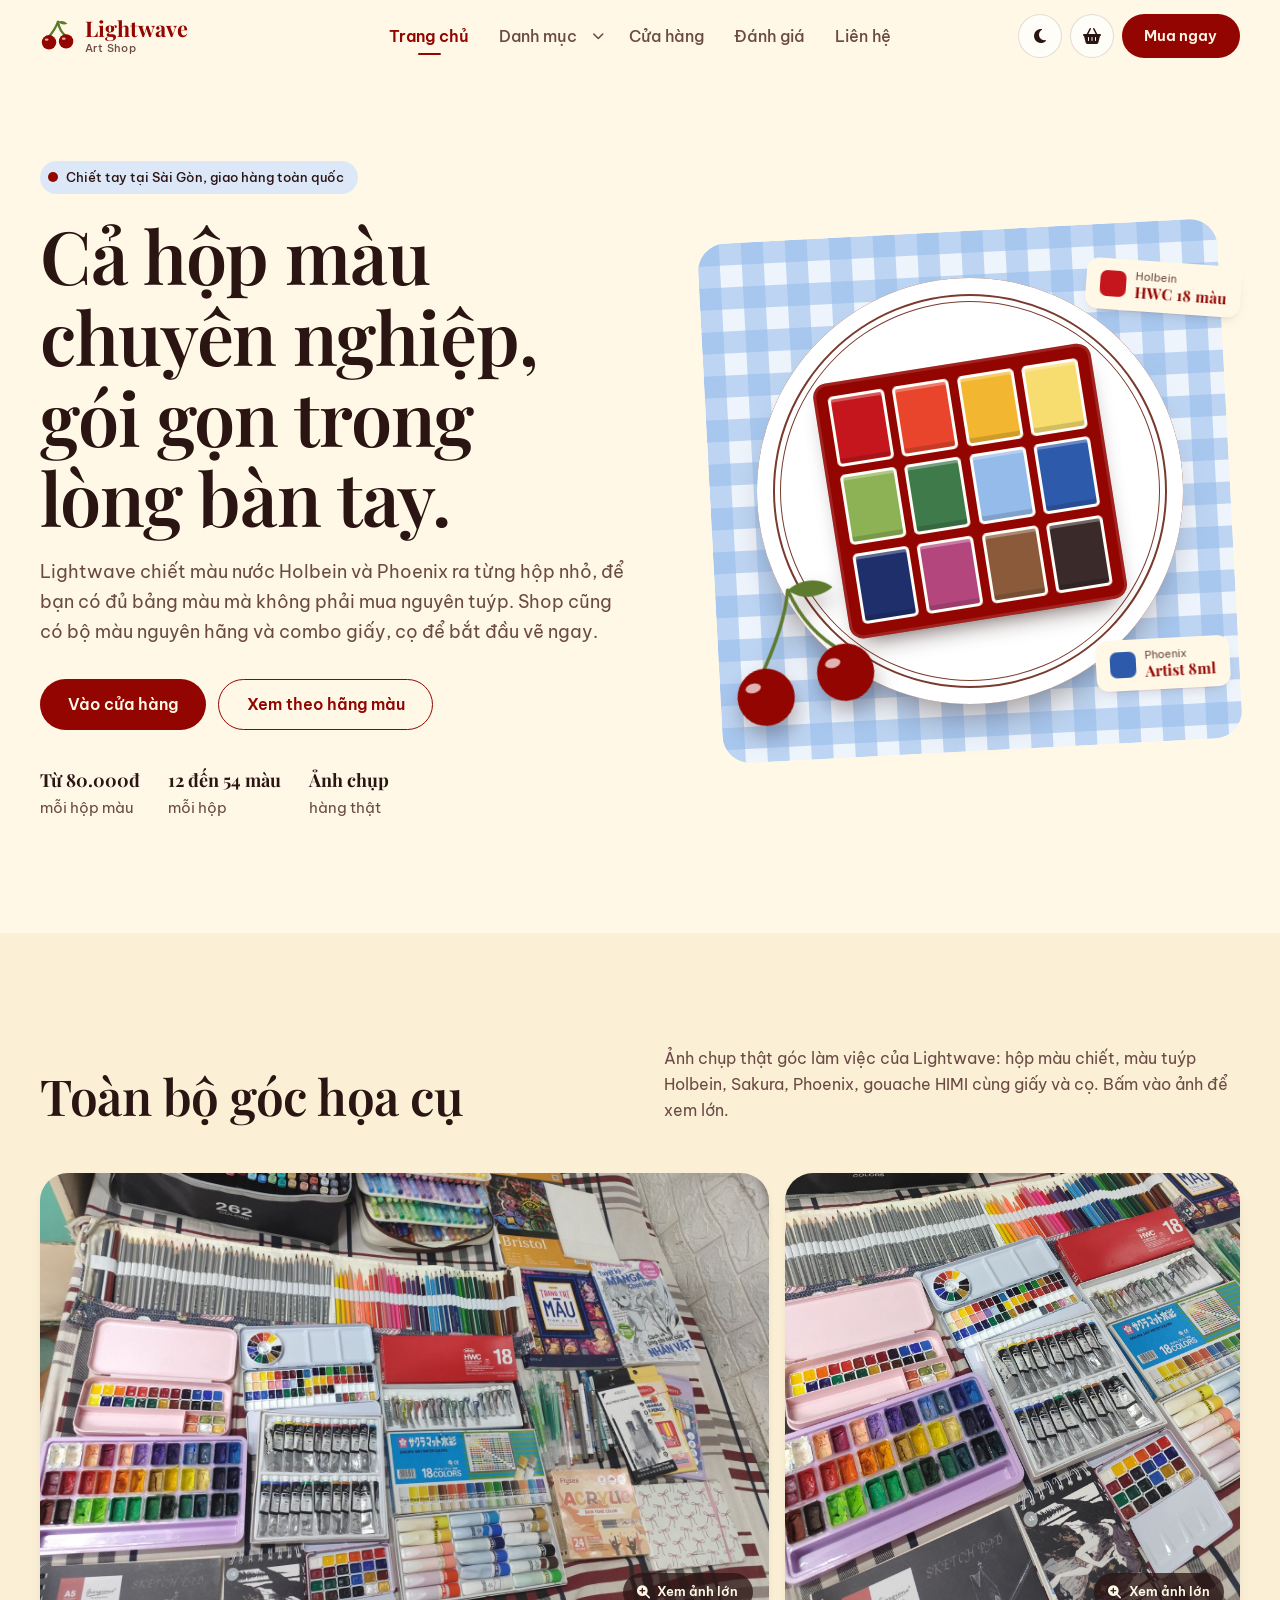
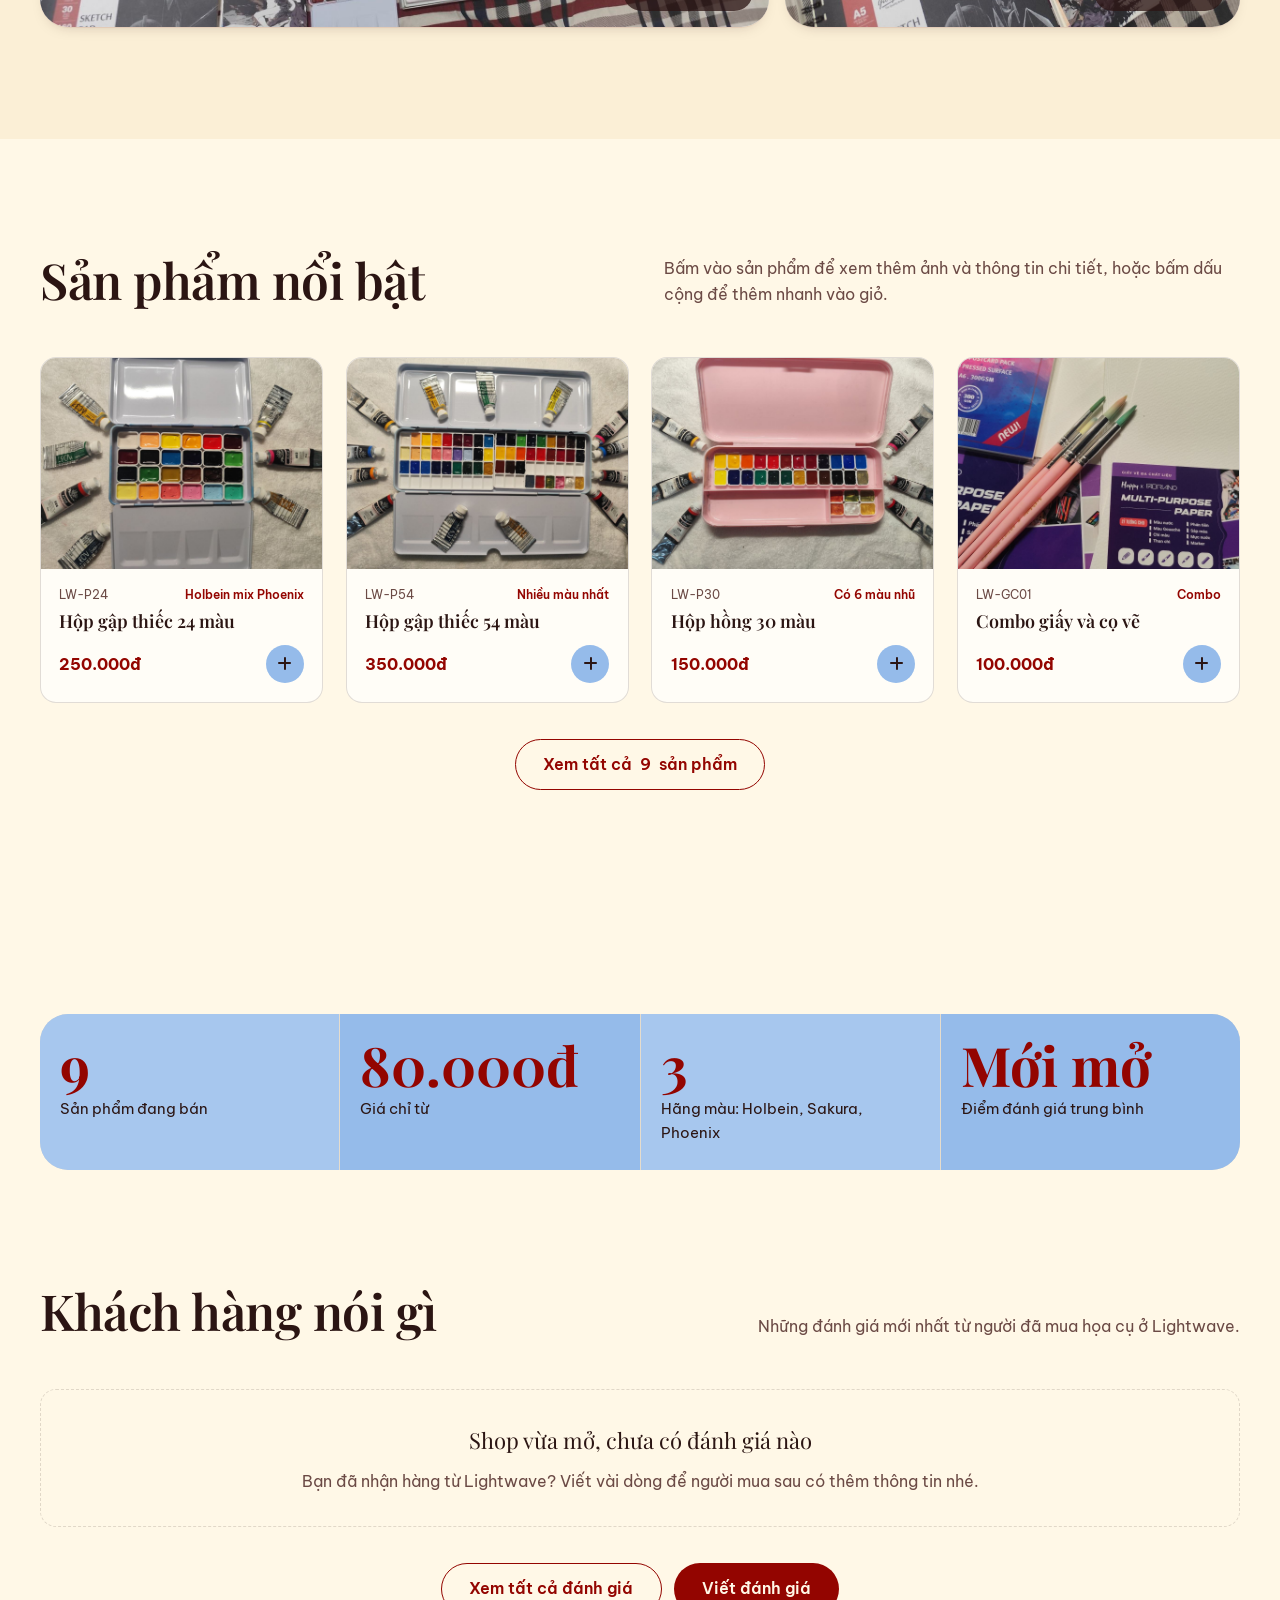
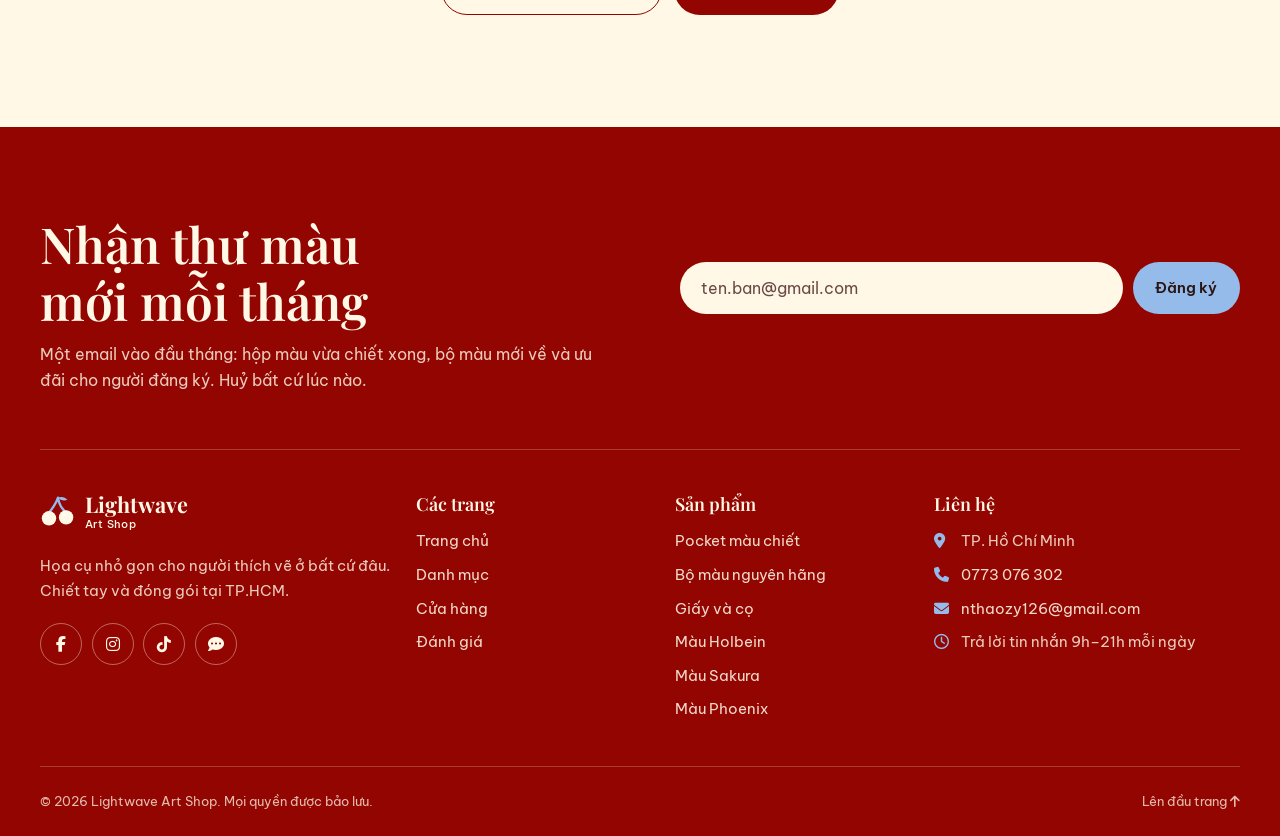
==== index.html @ afe02405 "Đưa website Lightwave Art Shop lên (4 trang, ảnh sản phẩm) Co-Authored-By: Claude Opus 5.5 <noreply@" ====
<!DOCTYPE html>
<html lang="vi" data-theme="light">
<head>
  <meta charset="UTF-8">
  <meta name="viewport" content="width=device-width, initial-scale=1.0">
  <title>Lightwave Art Shop | Pocket màu chiết, bộ màu Holbein, Sakura, Phoenix</title>
  <meta name="description" content="Lightwave Art Shop chiết màu nước Holbein và Phoenix vào hộp nhỏ gọn, bán bộ màu nguyên hãng và combo giấy, cọ. Giao hàng toàn quốc từ TP.HCM.">
  <meta name="theme-color" content="#930500">
  <meta property="og:type" content="website">
  <meta property="og:title" content="Lightwave Art Shop | Pocket màu chiết, bộ màu Holbein, Sakura, Phoenix">
  <meta property="og:description" content="Lightwave Art Shop chiết màu nước Holbein và Phoenix vào hộp nhỏ gọn, bán bộ màu nguyên hãng và combo giấy, cọ. Giao hàng toàn quốc từ TP.HCM.">
  <meta property="og:locale" content="vi_VN">
  <link rel="icon" href="data:image/svg+xml,%3Csvg xmlns='http://www.w3.org/2000/svg' viewBox='0 0 40 40'%3E%3Cpath d='M20 4c-2 6-6 12-11 18M20 4c1 7 4 13 10 17' fill='none' stroke='%235E7A2E' stroke-width='2.6' stroke-linecap='round'/%3E%3Ccircle cx='10' cy='27' r='8' fill='%23930500'/%3E%3Ccircle cx='29' cy='26' r='8' fill='%23930500'/%3E%3C/svg%3E">

  <!-- Google Fonts: Playfair Display (tiêu đề) + Be Vietnam Pro (nội dung), đều hỗ trợ tiếng Việt -->
  <link rel="preconnect" href="https://fonts.googleapis.com">
  <link rel="preconnect" href="https://fonts.gstatic.com" crossorigin>
  <link href="https://fonts.googleapis.com/css2?family=Be+Vietnam+Pro:wght@400;500;600;700&family=Playfair+Display:ital,wght@0,500;0,600;0,700;1,500&display=swap" rel="stylesheet">
  <!-- Font Awesome cho icon -->
  <link rel="stylesheet" href="https://cdnjs.cloudflare.com/ajax/libs/font-awesome/6.5.1/css/all.min.css" referrerpolicy="no-referrer">
  <link rel="stylesheet" href="style.css">
  <!-- Nạp sớm để áp dụng Dark/Light mode trước khi trang hiển thị (tránh nháy màu) -->
  <script src="script.js"></script>
</head>
<body data-page="home">
  <a class="skip-link" href="#main">Bỏ qua, tới nội dung chính</a>

  <!-- ============ HEADER (giống nhau ở mọi trang) ============ -->
  <header class="site-header" id="siteHeader">
    <div class="container header-inner">
      <a class="logo" href="index.html" aria-label="Lightwave Art Shop, về trang chủ">
        <svg class="logo-mark" viewBox="0 0 40 40" aria-hidden="true">
          <path class="stem" d="M20 4c-2 6-6 12-11 18M20 4c1 7 4 13 10 17" />
          <path class="leaf" d="M20 4c4-1.5 8-.5 10.5 2.5-4 1.5-8 .5-10.5-2.5z" />
          <circle class="cherry" cx="10" cy="27" r="8" />
          <circle class="cherry" cx="29" cy="26" r="8" />
          <ellipse class="shine" cx="7.4" cy="24" rx="2.1" ry="1.3" />
          <ellipse class="shine" cx="26.4" cy="23" rx="2.1" ry="1.3" />
        </svg>
        <span class="logo-text">Lightwave<small>Art Shop</small></span>
      </a>

      <nav class="main-nav" id="mainNav" aria-label="Điều hướng chính">
        <ul class="nav-list">
          <li><a class="nav-link" data-page="home" href="index.html">Trang chủ</a></li>
          <li class="has-sub">
            <a class="nav-link" data-page="danh-muc" href="danh-muc.html">Danh mục</a>
            <button class="sub-toggle" type="button" aria-expanded="false" aria-controls="brandMenu" aria-label="Xem danh mục theo hãng màu">
              <i class="fa-solid fa-chevron-down" aria-hidden="true"></i>
            </button>
            <ul class="sub-menu" id="brandMenu">
              <li><a class="sub-link" href="danh-muc.html#holbein"><span class="brand-dot" style="--c:#C4161C"></span>Màu Holbein</a></li>
              <li><a class="sub-link" href="danh-muc.html#sakura"><span class="brand-dot" style="--c:#2B8FD6"></span>Màu Sakura</a></li>
              <li><a class="sub-link" href="danh-muc.html#phoenix"><span class="brand-dot" style="--c:#E8742C"></span>Màu Phoenix</a></li>
            </ul>
          </li>
          <li><a class="nav-link" data-page="cua-hang" href="cua-hang.html">Cửa hàng</a></li>
          <li><a class="nav-link" data-page="danh-gia" href="danh-gia.html">Đánh giá</a></li>
          <li><a class="nav-link" data-nav="contact" href="#contact">Liên hệ</a></li>
        </ul>
        <a class="btn btn-primary nav-cta-mobile" href="cua-hang.html">Mua ngay</a>
      </nav>

      <div class="header-actions">
        <button class="icon-btn" id="themeToggle" type="button" aria-label="Chuyển sang giao diện tối">
          <i class="fa-solid fa-moon" aria-hidden="true"></i>
        </button>
        <button class="icon-btn cart-btn" id="cartBtn" type="button" aria-label="Mở giỏ hàng, đang có 0 sản phẩm">
          <i class="fa-solid fa-basket-shopping" aria-hidden="true"></i>
          <span class="cart-count" id="cartCount" aria-hidden="true">0</span>
        </button>
        <a class="btn btn-primary header-cta" href="cua-hang.html">Mua ngay</a>
        <button class="icon-btn menu-toggle" id="menuToggle" type="button" aria-label="Mở menu" aria-expanded="false" aria-controls="mainNav">
          <i class="fa-solid fa-bars" aria-hidden="true"></i>
        </button>
      </div>
    </div>
  </header>

  <main id="main" tabindex="-1">
    <!-- HERO -->
    <section class="hero" aria-labelledby="heroTitle">
      <div class="container hero-grid">
        <div class="hero-copy">
          <p class="hero-note">Chiết tay tại Sài Gòn, giao hàng toàn quốc</p>
          <h1 id="heroTitle">Cả hộp màu chuyên nghiệp, gói gọn trong lòng bàn tay.</h1>
          <p class="hero-lead">
            Lightwave chiết màu nước Holbein và Phoenix ra từng hộp nhỏ, để bạn có đủ bảng màu mà không phải mua nguyên tuýp.
            Shop cũng có bộ màu nguyên hãng và combo giấy, cọ để bắt đầu vẽ ngay.
          </p>
          <div class="hero-actions">
            <a class="btn btn-primary btn-lg" href="cua-hang.html">Vào cửa hàng</a>
            <a class="btn btn-ghost btn-lg" href="danh-muc.html">Xem theo hãng màu</a>
          </div>
          <ul class="hero-facts">
            <li><strong>Từ 80.000đ</strong> mỗi hộp màu</li>
            <li><strong>12 đến 54 màu</strong> mỗi hộp</li>
            <li><strong>Ảnh chụp</strong> hàng thật</li>
          </ul>
        </div>

        <!-- Minh hoạ: hộp màu trên đĩa sứ, nền khăn caro (vẽ bằng CSS + SVG) -->
        <div class="hero-visual" aria-hidden="true">
          <div class="gingham"></div>
          <div class="plate"></div>
          <div class="tin hero-tin">
            <span class="pan" style="--c:#C4161C;--i:0"></span>
            <span class="pan" style="--c:#E8452C;--i:1"></span>
            <span class="pan" style="--c:#F2B630;--i:2"></span>
            <span class="pan" style="--c:#F7DC6F;--i:3"></span>
            <span class="pan" style="--c:#8DB255;--i:4"></span>
            <span class="pan" style="--c:#3F7A4A;--i:5"></span>
            <span class="pan" style="--c:#95BBEA;--i:6"></span>
            <span class="pan" style="--c:#2E5AAC;--i:7"></span>
            <span class="pan" style="--c:#1F2F6B;--i:8"></span>
            <span class="pan" style="--c:#B3477D;--i:9"></span>
            <span class="pan" style="--c:#8A5A3B;--i:10"></span>
            <span class="pan" style="--c:#3A2A2A;--i:11"></span>
          </div>
          <svg class="hero-cherries" viewBox="0 0 120 120">
            <path class="stem" d="M64 8c-6 18-20 40-38 62M64 8c4 22 14 42 30 56" />
            <path class="leaf" d="M64 8c12-6 26-4 34 6-12 6-26 4-34-6z" />
            <circle class="cherry" cx="28" cy="84" r="22" />
            <circle class="cherry" cx="92" cy="80" r="22" />
            <ellipse class="shine" cx="20" cy="75" rx="6" ry="3.6" />
            <ellipse class="shine" cx="84" cy="71" rx="6" ry="3.6" />
          </svg>
          <div class="swatch-chip chip-a">
            <span class="chip-dot" style="--c:#C4161C"></span>
            <span class="chip-code">Holbein</span>
            <span class="chip-name">HWC 18 màu</span>
          </div>
          <div class="swatch-chip chip-b">
            <span class="chip-dot" style="--c:#2E5AAC"></span>
            <span class="chip-code">Phoenix</span>
            <span class="chip-name">Artist 8ml</span>
          </div>
        </div>
      </div>
    </section>

    <!-- ẢNH TOÀN CẢNH GÓC HỌA CỤ -->
    <section class="section showcase" id="goc-hoa-cu" aria-labelledby="showcaseTitle">
      <div class="container">
        <div class="section-head">
          <h2 id="showcaseTitle">Toàn bộ góc họa cụ</h2>
          <p>Ảnh chụp thật góc làm việc của Lightwave: hộp màu chiết, màu tuýp Holbein, Sakura, Phoenix, gouache HIMI cùng giấy và cọ. Bấm vào ảnh để xem lớn.</p>
        </div>
        <div class="showcase-grid">
          <button class="zoom-btn showcase-main" type="button" data-zoom="images/toan-bo-hoa-cu-1.jpg" data-alt="Toàn bộ họa cụ của Lightwave bày trên bàn: hộp màu chiết, màu tuýp, bút chì màu, sổ và sách vẽ">
            <img class="photo" src="images/toan-bo-hoa-cu-1.jpg" alt="Toàn bộ họa cụ của Lightwave bày trên bàn: hộp màu chiết, màu tuýp, bút chì màu, sổ và sách vẽ" loading="lazy">
            <span class="zoom-hint"><i class="fa-solid fa-magnifying-glass-plus" aria-hidden="true"></i> Xem ảnh lớn</span>
          </button>
          <button class="zoom-btn showcase-side" type="button" data-zoom="images/toan-bo-hoa-cu-2.jpg" data-alt="Cận cảnh hộp gouache HIMI tím, hộp màu hồng, màu tuýp Phoenix, Holbein và Sakura">
            <img class="photo" src="images/toan-bo-hoa-cu-2.jpg" alt="Cận cảnh hộp gouache HIMI tím, hộp màu hồng, màu tuýp Phoenix, Holbein và Sakura" loading="lazy">
            <span class="zoom-hint"><i class="fa-solid fa-magnifying-glass-plus" aria-hidden="true"></i> Xem ảnh lớn</span>
          </button>
        </div>
      </div>
    </section>

    <!-- SẢN PHẨM NỔI BẬT -->
    <section class="section featured" aria-labelledby="featuredTitle">
      <div class="container">
        <div class="section-head">
          <h2 id="featuredTitle">Sản phẩm nổi bật</h2>
          <p>Bấm vào sản phẩm để xem thêm ảnh và thông tin chi tiết, hoặc bấm dấu cộng để thêm nhanh vào giỏ.</p>
        </div>
        <div class="product-grid" data-featured="p24,p54,p30-pink,combo-giay-co"></div>
        <div class="section-foot">
          <a class="btn btn-ghost btn-lg" href="cua-hang.html">Xem tất cả <span data-stat="count"></span> sản phẩm</a>
        </div>
      </div>
    </section>

    <!-- THỐNG KÊ + ĐÁNH GIÁ -->
    <section class="section reviews" aria-labelledby="reviewsTitle">
      <div class="container">
        <dl class="stats">
          <div class="stat"><dt>Sản phẩm đang bán</dt><dd data-stat="count">9</dd></div>
          <div class="stat"><dt>Giá chỉ từ</dt><dd data-stat="min-price">80.000đ</dd></div>
          <div class="stat"><dt>Hãng màu: Holbein, Sakura, Phoenix</dt><dd>3</dd></div>
          <div class="stat"><dt>Điểm đánh giá trung bình</dt><dd data-stat="rating">–</dd></div>
        </dl>

        <div class="section-head">
          <h2 id="reviewsTitle">Khách hàng nói gì</h2>
          <p>Những đánh giá mới nhất từ người đã mua họa cụ ở Lightwave.</p>
        </div>
        <div class="review-list review-list--home" id="homeReviews"></div>
        <div class="section-foot">
          <a class="btn btn-ghost btn-lg" href="danh-gia.html">Xem tất cả đánh giá</a>
          <a class="btn btn-primary btn-lg" href="danh-gia.html#viet-danh-gia">Viết đánh giá</a>
        </div>
      </div>
    </section>
  </main>

  <!-- ============ FOOTER (giống nhau ở mọi trang) ============ -->
  <footer class="site-footer" id="contact" aria-labelledby="newsletterTitle">
    <div class="container">
      <div class="newsletter">
        <div class="newsletter-copy">
          <h2 id="newsletterTitle">Nhận thư màu mới mỗi tháng</h2>
          <p>Một email vào đầu tháng: hộp màu vừa chiết xong, bộ màu mới về và ưu đãi cho người đăng ký. Huỷ bất cứ lúc nào.</p>
        </div>
        <form class="newsletter-form" id="newsletterForm" novalidate>
          <label class="sr-only" for="newsletterEmail">Email của bạn</label>
          <input type="email" id="newsletterEmail" name="email" placeholder="ten.ban@gmail.com" autocomplete="email" required aria-describedby="newsletterMsg">
          <button class="btn btn-sky" type="submit">Đăng ký</button>
          <p class="form-msg" id="newsletterMsg" role="status"></p>
        </form>
      </div>

      <div class="footer-grid">
        <div class="footer-brand">
          <a class="logo logo--light" href="index.html" aria-label="Lightwave Art Shop, về trang chủ">
            <svg class="logo-mark" viewBox="0 0 40 40" aria-hidden="true">
          <path class="stem" d="M20 4c-2 6-6 12-11 18M20 4c1 7 4 13 10 17" />
          <path class="leaf" d="M20 4c4-1.5 8-.5 10.5 2.5-4 1.5-8 .5-10.5-2.5z" />
          <circle class="cherry" cx="10" cy="27" r="8" />
          <circle class="cherry" cx="29" cy="26" r="8" />
          <ellipse class="shine" cx="7.4" cy="24" rx="2.1" ry="1.3" />
          <ellipse class="shine" cx="26.4" cy="23" rx="2.1" ry="1.3" />
        </svg>
            <span class="logo-text">Lightwave<small>Art Shop</small></span>
          </a>
          <p>Họa cụ nhỏ gọn cho người thích vẽ ở bất cứ đâu. Chiết tay và đóng gói tại TP.HCM.</p>
          <ul class="socials" aria-label="Mạng xã hội">
            <li><a href="#" aria-label="Facebook"><i class="fa-brands fa-facebook-f" aria-hidden="true"></i></a></li>
            <li><a href="#" aria-label="Instagram"><i class="fa-brands fa-instagram" aria-hidden="true"></i></a></li>
            <li><a href="#" aria-label="TikTok"><i class="fa-brands fa-tiktok" aria-hidden="true"></i></a></li>
            <li><a href="https://zalo.me/0773076302" aria-label="Zalo" target="_blank" rel="noopener"><i class="fa-solid fa-comment-dots" aria-hidden="true"></i></a></li>
          </ul>
        </div>

        <nav class="footer-col" aria-label="Liên kết nhanh">
          <h3>Các trang</h3>
          <ul>
            <li><a href="index.html">Trang chủ</a></li>
            <li><a href="danh-muc.html">Danh mục</a></li>
            <li><a href="cua-hang.html">Cửa hàng</a></li>
            <li><a href="danh-gia.html">Đánh giá</a></li>
          </ul>
        </nav>

        <div class="footer-col">
          <h3>Sản phẩm</h3>
          <ul>
            <li><a href="cua-hang.html#pocket">Pocket màu chiết</a></li>
            <li><a href="cua-hang.html#set">Bộ màu nguyên hãng</a></li>
            <li><a href="cua-hang.html#paper">Giấy và cọ</a></li>
            <li><a href="danh-muc.html#holbein">Màu Holbein</a></li>
            <li><a href="danh-muc.html#sakura">Màu Sakura</a></li>
            <li><a href="danh-muc.html#phoenix">Màu Phoenix</a></li>
          </ul>
        </div>

        <address class="footer-col">
          <h3>Liên hệ</h3>
          <ul>
            <li><i class="fa-solid fa-location-dot" aria-hidden="true"></i> TP. Hồ Chí Minh</li>
            <li><i class="fa-solid fa-phone" aria-hidden="true"></i> <a href="tel:0773076302">0773 076 302</a></li>
            <li><i class="fa-solid fa-envelope" aria-hidden="true"></i> <a href="mailto:nthaozy126@gmail.com">nthaozy126@gmail.com</a></li>
            <li><i class="fa-regular fa-clock" aria-hidden="true"></i> Trả lời tin nhắn 9h–21h mỗi ngày</li>
          </ul>
        </address>
      </div>

      <div class="footer-bottom">
        <p>© <span id="year">2026</span> Lightwave Art Shop. Mọi quyền được bảo lưu.</p>
        <a href="#main" class="back-top">Lên đầu trang <i class="fa-solid fa-arrow-up" aria-hidden="true"></i></a>
      </div>
    </div>
  </footer>

  <!-- ============ MODAL dùng chung (chi tiết sản phẩm, giỏ hàng, xem ảnh lớn) ============ -->
  <div class="modal" id="modal" aria-hidden="true">
    <div class="modal-backdrop" data-close-modal></div>
    <div class="modal-panel" role="dialog" aria-modal="true" aria-labelledby="modalTitle">
      <button class="modal-close icon-btn" type="button" aria-label="Đóng" data-close-modal>
        <i class="fa-solid fa-xmark" aria-hidden="true"></i>
      </button>
      <div class="modal-body" id="modalBody"></div>
    </div>
  </div>

  <!-- Thông báo nhỏ (toast) -->
  <div class="toast" id="toast" role="status" aria-live="polite"></div>
</body>
</html>
---- style.css ----
/* ==========================================================================
   Lightwave Art Shop – style.css
   Phong cách: Editorial dễ thương, lấy cảm hứng từ ref "cherry trên khăn caro"
   Mobile-first: style gốc cho điện thoại, mở rộng dần ở 640px / 900px / 1200px
   ========================================================================== */

/* -------------------- 1. DESIGN TOKENS -------------------- */
:root {
  /* Bảng màu gốc theo ref */
  --latte: #FFF8E7;        /* Cosmic Latte – nền kem */
  --sangria: #930500;      /* Sangria – đỏ cherry, màu nhấn chính */
  --sangria-deep: #6E0400; /* Sangria đậm – hover */
  --cornflower: #95BBEA;   /* Cornflower – xanh khăn caro */
  --cornflower-soft: #DCE8F8;
  --ink: #2B1513;          /* Chữ chính: nâu đỏ rất đậm thay cho đen */
  --ink-soft: #6B4A45;
  --stem: #5E7A2E;         /* Xanh cuống cherry */
  --plate: #FFFFFF;
  --rim: #7A3B2E;          /* Viền đĩa sứ */

  /* Màu theo ngữ cảnh (đổi khi bật dark mode) */
  --bg: var(--latte);
  --surface: #FFFDF7;
  --surface-2: #FBEFD6;
  --text: var(--ink);
  --text-muted: var(--ink-soft);
  --accent: var(--sangria);
  --accent-hover: var(--sangria-deep);
  --accent-text: var(--sangria);
  --on-accent: var(--latte);
  --line: rgba(43, 21, 19, 0.14);
  --gingham: rgba(149, 187, 234, 0.55);
  --gingham-base: #EEF4FC;
  --art-a: var(--cornflower-soft);
  --art-b: #FBEAD0;
  --art-c: #F6DEDA;
  --cherry: var(--sangria);
  --header-bg: rgba(255, 248, 231, 0.86);
  --focus: #2E5AAC;

  /* Typography */
  --font-display: "Playfair Display", Georgia, "Times New Roman", serif;
  --font-body: "Be Vietnam Pro", system-ui, -apple-system, "Segoe UI", sans-serif;
  --fs-xs: 0.8125rem;
  --fs-sm: 0.9375rem;
  --fs-base: 1rem;
  --fs-md: 1.125rem;
  --fs-lg: 1.375rem;
  --fs-xl: clamp(1.9rem, 1.4rem + 2.4vw, 3.1rem);
  --fs-hero: clamp(2.5rem, 1.7rem + 4.2vw, 4.6rem);

  /* Spacing, bo góc, bóng, chuyển động */
  --space-section: clamp(4rem, 3rem + 5vw, 7.5rem);
  --container: 1200px;
  --gutter: clamp(1.1rem, 0.6rem + 2.4vw, 2.5rem);
  --radius-sm: 10px;
  --radius: 16px;
  --radius-lg: 28px;
  --radius-pill: 999px;
  --shadow-sm: 0 1px 0 rgba(147, 5, 0, 0.06), 0 6px 16px -10px rgba(43, 21, 19, 0.35);
  --shadow: 0 2px 0 rgba(147, 5, 0, 0.08), 0 18px 36px -18px rgba(43, 21, 19, 0.45);
  --ease: 0.3s ease;
  --header-h: 72px;

  color-scheme: light;
}

/* Dark mode: "khăn caro dưới ánh đèn tối" – nền đỏ nâu rất sâu */
[data-theme="dark"] {
  --bg: #1A1214;
  --surface: #241A1D;
  --surface-2: #2E2125;
  --text: #FFF8E7;
  --text-muted: #D3C3BB;
  --accent: #B3140C;
  --accent-hover: #CC2418;
  --accent-text: #FF9389;
  --on-accent: #FFF8E7;
  --line: rgba(255, 248, 231, 0.14);
  --gingham: rgba(149, 187, 234, 0.22);
  --gingham-base: #1F2433;
  --art-a: #263248;
  --art-b: #352823;
  --art-c: #3A2226;
  --cherry: #D0221A;
  --header-bg: rgba(26, 18, 20, 0.86);
  --focus: #95BBEA;
  color-scheme: dark;
}

/* -------------------- 2. RESET & BASE -------------------- */
*,
*::before,
*::after { box-sizing: border-box; }

html {
  scroll-behavior: smooth;
  -webkit-text-size-adjust: 100%;
}

body {
  margin: 0;
  font-family: var(--font-body);
  font-size: var(--fs-base);
  line-height: 1.65;
  color: var(--text);
  background: var(--bg);
  transition: background-color var(--ease), color var(--ease);
  -webkit-font-smoothing: antialiased;
}

body.no-scroll { overflow: hidden; }

img, svg { display: block; max-width: 100%; }

h1, h2, h3 {
  font-family: var(--font-display);
  font-weight: 600;
  line-height: 1.15;
  margin: 0;
  text-wrap: balance;
}

p { margin: 0; }

a {
  color: inherit;
  text-decoration-thickness: 1px;
  text-underline-offset: 3px;
}

button, input, select { font: inherit; color: inherit; }

button { cursor: pointer; }

ul, ol { margin: 0; padding: 0; }

:focus-visible {
  outline: 3px solid var(--focus);
  outline-offset: 3px;
  border-radius: 6px;
}

.container {
  width: min(100% - var(--gutter) * 2, var(--container));
  margin-inline: auto;
}

.sr-only {
  position: absolute !important;
  width: 1px; height: 1px;
  margin: -1px; padding: 0;
  overflow: hidden;
  clip: rect(0 0 0 0);
  white-space: nowrap;
  border: 0;
}

.skip-link {
  position: absolute;
  left: 1rem; top: -4rem;
  z-index: 200;
  padding: 0.6rem 1rem;
  background: var(--accent);
  color: var(--on-accent);
  border-radius: var(--radius-sm);
  transition: top var(--ease);
}
.skip-link:focus { top: 1rem; }

section[id], footer[id] { scroll-margin-top: var(--header-h); }

/* SVG cherry dùng chung (logo, hero, empty state) */
.stem { fill: none; stroke: var(--stem); stroke-width: 2.6; stroke-linecap: round; }
.leaf { fill: var(--stem); }
.cherry { fill: var(--cherry); transition: fill var(--ease); }
.shine { fill: #fff; opacity: 0.7; }

/* -------------------- 3. BUTTONS -------------------- */
.btn {
  display: inline-flex;
  align-items: center;
  justify-content: center;
  gap: 0.5rem;
  padding: 0.75rem 1.35rem;
  border: 1.5px solid transparent;
  border-radius: var(--radius-pill);
  font-weight: 600;
  font-size: var(--fs-sm);
  line-height: 1.2;
  text-decoration: none;
  white-space: nowrap;
  transition: background-color var(--ease), color var(--ease), border-color var(--ease),
              transform var(--ease), box-shadow var(--ease);
}
.btn:hover { transform: translateY(-2px); }
.btn:active { transform: translateY(0) scale(0.97); box-shadow: none; }
.btn:disabled { opacity: 0.5; cursor: not-allowed; transform: none; }

.btn-lg { padding: 0.95rem 1.7rem; font-size: var(--fs-base); }

.btn-primary { background: var(--accent); color: var(--on-accent); }
.btn-primary:hover { background: var(--accent-hover); box-shadow: 0 10px 22px -12px rgba(147, 5, 0, 0.8); }

.btn-ghost { background: transparent; color: var(--accent-text); border-color: currentColor; }
.btn-ghost:hover { background: var(--cornflower-soft); color: var(--sangria); }
[data-theme="dark"] .btn-ghost:hover { background: rgba(149, 187, 234, 0.16); color: var(--accent-text); }

.btn-sky { background: var(--cornflower); color: var(--ink); }
.btn-sky:hover { background: #B4CFF1; box-shadow: 0 10px 22px -12px rgba(0, 0, 0, 0.6); }

.icon-btn {
  display: inline-grid;
  place-items: center;
  width: 44px; height: 44px;
  border: 1.5px solid var(--line);
  border-radius: 50%;
  background: var(--surface);
  color: var(--text);
  transition: background-color var(--ease), border-color var(--ease), color var(--ease), transform var(--ease);
}
.icon-btn:hover { border-color: var(--accent-text); color: var(--accent-text); }
.icon-btn:active { transform: scale(0.92); }

/* -------------------- 4. HEADER -------------------- */
.site-header {
  position: sticky;
  top: 0;
  z-index: 50;
  background: var(--header-bg);
  -webkit-backdrop-filter: saturate(1.4) blur(10px);
  backdrop-filter: saturate(1.4) blur(10px);
  border-bottom: 1px solid transparent;
  transition: border-color var(--ease), box-shadow var(--ease), background-color var(--ease);
}
.site-header.is-scrolled { border-bottom-color: var(--line); box-shadow: 0 8px 24px -20px rgba(43, 21, 19, 0.6); }

.header-inner {
  display: flex;
  align-items: center;
  justify-content: space-between;
  gap: 1rem;
  min-height: var(--header-h);
}

.logo {
  display: inline-flex;
  align-items: center;
  gap: 0.55rem;
  text-decoration: none;
  color: var(--text);
}
.logo-mark { width: 36px; height: 36px; flex: none; }
.logo-text {
  display: flex;
  flex-direction: column;
  font-family: var(--font-display);
  font-size: 1.35rem;
  font-weight: 700;
  line-height: 1;
  color: var(--accent-text);
}
.logo-text small {
  font-family: var(--font-body);
  font-size: 0.7rem;
  font-weight: 500;
  letter-spacing: 0.04em;
  color: var(--text-muted);
  margin-top: 0.2rem;
}

.header-actions { display: flex; align-items: center; gap: 0.5rem; }
.header-cta { display: none; }

.cart-btn { position: relative; }
.cart-count {
  position: absolute;
  top: -4px; right: -4px;
  min-width: 20px; height: 20px;
  padding: 0 5px;
  display: grid;
  place-items: center;
  border-radius: var(--radius-pill);
  background: var(--accent);
  color: var(--on-accent);
  font-size: 0.7rem;
  font-weight: 700;
  line-height: 1;
  transform: scale(0);
  transition: transform var(--ease);
}
.cart-count.has-items { transform: scale(1); }
.cart-count.bump { animation: bump 0.4s ease; }
@keyframes bump { 50% { transform: scale(1.35); } }

/* Menu trên mobile: thả xuống dưới header */
.main-nav {
  position: absolute;
  top: 100%;
  left: 0; right: 0;
  padding: 1rem var(--gutter) 1.5rem;
  background: var(--bg);
  border-bottom: 1px solid var(--line);
  box-shadow: 0 24px 30px -24px rgba(43, 21, 19, 0.5);
  opacity: 0;
  visibility: hidden;
  transform: translateY(-8px);
  transition: opacity var(--ease), transform var(--ease), visibility 0s linear 0.3s;
}
.main-nav.is-open {
  opacity: 1;
  visibility: visible;
  transform: none;
  transition: opacity var(--ease), transform var(--ease);
}
.nav-list { list-style: none; display: grid; gap: 0.25rem; }
.nav-link {
  position: relative;
  display: block;
  padding: 0.7rem 0.25rem;
  font-weight: 500;
  color: var(--text-muted);
  text-decoration: none;
  transition: color var(--ease);
}
.nav-link::after {
  content: "";
  position: absolute;
  left: 0.25rem; bottom: 0.4rem;
  width: 1.4rem; height: 2px;
  border-radius: 2px;
  background: var(--accent-text);
  transform: scaleX(0);
  transform-origin: left;
  transition: transform var(--ease);
}
.nav-link:hover { color: var(--text); }
.nav-link:hover::after { transform: scaleX(0.6); }
.nav-link.is-active { color: var(--accent-text); font-weight: 600; }
.nav-link.is-active::after { transform: scaleX(1); }
.nav-cta-mobile { width: 100%; margin-top: 0.75rem; }

/* -------------------- 5. HERO -------------------- */
.hero { padding-block: clamp(2.5rem, 1.5rem + 5vw, 6rem) var(--space-section); overflow: hidden; }

.hero-grid { display: grid; gap: clamp(2.5rem, 2rem + 3vw, 4rem); align-items: center; }

.hero-note {
  display: inline-flex;
  align-items: center;
  gap: 0.5rem;
  margin-bottom: 1.25rem;
  padding: 0.35rem 0.85rem 0.35rem 0.5rem;
  border-radius: var(--radius-pill);
  background: var(--cornflower-soft);
  color: var(--ink);
  font-size: var(--fs-xs);
  font-weight: 500;
}
.hero-note::before {
  content: "";
  width: 10px; height: 10px;
  border-radius: 50%;
  background: var(--sangria);
}

.hero h1 {
  font-size: var(--fs-hero);
  line-height: 1.1;
  letter-spacing: -0.015em;
  max-width: 14ch;
}

.hero-lead {
  margin-top: 1.25rem;
  max-width: 54ch;
  font-size: var(--fs-md);
  color: var(--text-muted);
}

.hero-actions { display: flex; flex-wrap: wrap; gap: 0.75rem; margin-top: 2rem; }

.hero-facts {
  list-style: none;
  display: flex;
  flex-wrap: wrap;
  gap: 0.6rem 1.75rem;
  margin-top: 2.25rem;
  font-size: var(--fs-sm);
  color: var(--text-muted);
}
.hero-facts strong { display: block; font-family: var(--font-display); font-size: var(--fs-md); color: var(--text); }

/* Minh hoạ hero */
.hero-visual {
  position: relative;
  width: min(100%, 520px);
  aspect-ratio: 1;
  margin-inline: auto;
}
.gingham {
  position: absolute;
  inset: 0;
  border-radius: var(--radius-lg);
  background-color: var(--gingham-base);
  background-image:
    linear-gradient(90deg, var(--gingham) 50%, transparent 50%),
    linear-gradient(var(--gingham) 50%, transparent 50%);
  background-size: 44px 44px;
  transform: rotate(-3deg);
  transition: background-color var(--ease);
}
.plate {
  position: absolute;
  inset: 9%;
  border-radius: 50%;
  background: var(--plate);
  box-shadow:
    inset 0 0 0 16px var(--plate),
    inset 0 0 0 18px var(--rim),
    inset 0 0 0 23px var(--plate),
    inset 0 0 0 24px var(--rim),
    0 26px 40px -22px rgba(43, 21, 19, 0.55);
}

/* Hộp thiếc + ô màu (dùng chung cho hero, danh mục và thẻ sản phẩm) */
.tin {
  --cols: 4;
  display: grid;
  grid-template-columns: repeat(var(--cols), 1fr);
  gap: 6%;
  padding: 7%;
  border-radius: 14px;
  background: var(--tin, var(--sangria));
  box-shadow: inset 0 0 0 3px rgba(255, 255, 255, 0.12), 0 14px 24px -14px rgba(43, 21, 19, 0.8);
}
.pan {
  aspect-ratio: 4 / 5;
  border-radius: 5px;
  background: var(--c);
  border: 3px solid #FFFDF7;
  box-shadow: inset 0 -5px 0 rgba(0, 0, 0, 0.14), inset 0 3px 0 rgba(255, 255, 255, 0.28);
}
.hero-tin {
  position: absolute;
  left: 50%; top: 50%;
  width: 54%;
  gap: 0.55rem;
  padding: 0.85rem;
  transform: translate(-50%, -50%) rotate(-9deg);
}
/* Khoảnh khắc chuyển động duy nhất: các ô màu được "rót" vào lần lượt khi tải trang */
.hero-tin .pan {
  animation: fill-pan 0.55s cubic-bezier(0.34, 1.56, 0.64, 1) both;
  animation-delay: calc(0.25s + var(--i) * 0.07s);
}
@keyframes fill-pan {
  from { transform: scale(0.2); opacity: 0; }
  to { transform: scale(1); opacity: 1; }
}

.hero-cherries {
  position: absolute;
  width: 30%;
  left: 2%; bottom: 3%;
  transform: rotate(-14deg);
  filter: drop-shadow(0 12px 10px rgba(43, 21, 19, 0.3));
}

.swatch-chip {
  position: absolute;
  display: grid;
  grid-template-columns: auto 1fr;
  column-gap: 0.6rem;
  align-items: center;
  padding: 0.6rem 0.85rem;
  background: #FFF8E7;
  color: var(--ink);
  border-radius: 12px;
  box-shadow: var(--shadow-sm);
}
.chip-dot { grid-row: span 2; width: 26px; height: 26px; border-radius: 7px; background: var(--c); }
.chip-code { font-size: 0.7rem; color: var(--ink-soft); line-height: 1.2; }
.chip-name { font-family: var(--font-display); font-weight: 700; color: var(--sangria); font-size: 0.95rem; line-height: 1.2; }
.chip-a { top: 6%; right: -2%; transform: rotate(4deg); }
.chip-b { bottom: 12%; right: 0; transform: rotate(-3deg); }

/* -------------------- 6. SECTION CHUNG -------------------- */
.section { padding-block: var(--space-section); }

.section-head { display: grid; gap: 0.9rem; margin-bottom: clamp(2rem, 1.5rem + 2vw, 3.25rem); }
.section-head h2 { font-size: var(--fs-xl); letter-spacing: -0.01em; }
.section-head p { max-width: 58ch; color: var(--text-muted); }

/* -------------------- 7. FEATURES / DANH MỤC -------------------- */
.features { background: var(--surface-2); transition: background-color var(--ease); }

.feature-grid { display: grid; gap: 1rem; }

.feature-card {
  color: inherit;
  text-decoration: none;
  display: grid;
  grid-template-rows: auto 1fr;
  padding: 0;
  text-align: left;
  border: 1px solid var(--line);
  border-radius: var(--radius);
  background: var(--surface);
  overflow: hidden;
  transition: transform var(--ease), box-shadow var(--ease), border-color var(--ease), background-color var(--ease);
}
.feature-card:hover { transform: translateY(-4px); box-shadow: var(--shadow); border-color: transparent; }
.feature-card:active { transform: translateY(-1px); }
.feature-card:focus-visible { outline-offset: 4px; border-radius: var(--radius); }

.feature-art {
  display: grid;
  place-items: center;
  aspect-ratio: 16 / 10;
  transition: background-color var(--ease);
}
.feature-art.has-photo { position: relative; overflow: hidden; }
.feature-art.has-photo .photo { position: absolute; inset: 0; }
.feature-art .tin { width: 64%; }
.feature-art .art-book { width: 30%; }
.feature-art svg { width: 62%; }

.feature-text { display: grid; gap: 0.4rem; align-content: start; padding: 1.25rem 1.35rem 1.4rem; }
.feature-title { font-family: var(--font-display); font-size: var(--fs-lg); font-weight: 600; line-height: 1.2; }
.feature-desc { color: var(--text-muted); font-size: var(--fs-sm); }
.feature-count {
  margin-top: 0.4rem;
  font-size: var(--fs-sm);
  font-weight: 600;
  color: var(--accent-text);
}
.feature-count::after { content: " ›"; transition: margin var(--ease); }
.feature-card:hover .feature-count::after { margin-left: 0.3rem; }

.promise {
  padding: 1.5rem 1.4rem;
  border-radius: var(--radius);
  border: 1.5px dashed var(--cornflower);
}
.promise h3 { font-size: var(--fs-lg); margin-bottom: 1rem; }
.promise-steps { list-style: none; counter-reset: step; display: grid; gap: 0.9rem; }
.promise-steps li {
  counter-increment: step;
  position: relative;
  padding-left: 2.6rem;
  font-size: var(--fs-sm);
  color: var(--text-muted);
}
.promise-steps li::before {
  content: counter(step);
  position: absolute;
  left: 0; top: 0;
  width: 1.85rem; height: 1.85rem;
  display: grid; place-items: center;
  border-radius: 50%;
  background: var(--cornflower);
  color: var(--ink);
  font-family: var(--font-display);
  font-weight: 700;
}
.promise-steps strong { color: var(--text); }

/* Nền minh hoạ */
.art-bg-a { background: var(--art-a); }
.art-bg-b { background: var(--art-b); }
.art-bg-c { background: var(--art-c); }

/* Sổ vẽ vẽ bằng CSS */
.art-book {
  position: relative;
  aspect-ratio: 3 / 4;
  border-radius: 4px 12px 12px 4px;
  background: var(--cover);
  box-shadow: 6px 6px 0 -1px #FFFDF7, 6px 6px 0 0 rgba(43, 21, 19, 0.15), 0 16px 24px -14px rgba(43, 21, 19, 0.7);
}
.art-book::before {
  content: "";
  position: absolute;
  inset: 0 auto 0 0;
  width: 12%;
  border-radius: 4px 0 0 4px;
  background: rgba(0, 0, 0, 0.16);
}
.art-book::after {
  content: "";
  position: absolute;
  top: 0; bottom: 0; right: 16%;
  width: 7%;
  background: var(--band, var(--sangria));
}
.art-book.is-spiral::before {
  width: 10%;
  background: repeating-linear-gradient(to bottom, transparent 0 7px, #C9C2B5 7px 10px);
  left: -5%;
}

/* -------------------- 8. SHOP – BỘ LỌC + TÌM KIẾM -------------------- */
.shop-toolbar { display: grid; gap: 1rem; margin-bottom: 1rem; }

.filter-group {
  display: flex;
  gap: 0.5rem;
  overflow-x: auto;
  padding: 0.25rem 0.1rem 0.5rem;
  scrollbar-width: none;
}
.filter-group::-webkit-scrollbar { display: none; }

.filter-chip {
  flex: none;
  padding: 0.55rem 1.05rem;
  border: 1.5px solid var(--line);
  border-radius: var(--radius-pill);
  background: var(--surface);
  font-size: var(--fs-sm);
  font-weight: 500;
  transition: background-color var(--ease), color var(--ease), border-color var(--ease), transform var(--ease);
}
.filter-chip:hover { border-color: var(--accent-text); color: var(--accent-text); }
.filter-chip:active { transform: scale(0.95); }
.filter-chip[aria-pressed="true"] { background: var(--accent); border-color: var(--accent); color: var(--on-accent); }

.toolbar-right { display: flex; flex-wrap: wrap; gap: 0.6rem; }
/* Điện thoại: ô tìm kiếm chiếm trọn một hàng, hai ô chọn chia đôi hàng dưới */
.toolbar-right .search-box { order: -1; flex: 1 1 100%; }
.toolbar-right .sort-select { flex: 1 1 0; max-width: none; min-width: 0; }

.search-box { position: relative; flex: 1; }
.search-box i {
  position: absolute;
  left: 1rem; top: 50%;
  transform: translateY(-50%);
  color: var(--text-muted);
  pointer-events: none;
}
.search-box input,
.sort-select {
  width: 100%;
  height: 46px;
  border: 1.5px solid var(--line);
  border-radius: var(--radius-pill);
  background: var(--surface);
  transition: border-color var(--ease), box-shadow var(--ease), background-color var(--ease);
}
.search-box input { padding: 0 1rem 0 2.6rem; }
.search-box input::placeholder { color: var(--text-muted); opacity: 0.8; }
.sort-select { width: auto; flex: none; max-width: 42%; padding: 0 0.9rem; cursor: pointer; }
.search-box input:hover,
.sort-select:hover { border-color: var(--cornflower); }
.search-box input:focus,
.sort-select:focus { outline: none; border-color: var(--focus); box-shadow: 0 0 0 4px rgba(149, 187, 234, 0.45); }

.result-count { margin-bottom: 1.25rem; font-size: var(--fs-sm); color: var(--text-muted); }

.product-grid { display: grid; grid-template-columns: repeat(2, 1fr); gap: 0.85rem; }

/* Thẻ sản phẩm lấy hình thức "thẻ màu" trong ref: khối màu phía trên, mã + tên phía dưới */
.product-card {
  position: relative;
  display: flex;
  flex-direction: column;
  border: 1px solid var(--line);
  border-radius: var(--radius);
  background: var(--surface);
  overflow: hidden;
  transition: transform var(--ease), box-shadow var(--ease), border-color var(--ease), background-color var(--ease);
  animation: card-in 0.3s ease both;
}
@keyframes card-in { from { opacity: 0; transform: translateY(6px); } }
.product-card:hover { transform: translateY(-4px); box-shadow: var(--shadow); border-color: transparent; }
.product-card:has(.card-link:active) { transform: translateY(-1px); }
.product-card:focus-within { box-shadow: 0 0 0 3px var(--focus); }

.card-art { display: grid; place-items: center; aspect-ratio: 4 / 3; padding: 10%; overflow: hidden; }
.card-art .tin { width: 62%; padding: 5%; gap: 5%; border-radius: 10px; }
.card-art .pan { border-width: 2px; border-radius: 4px; }
.card-art .art-book { width: 32%; }
.card-art svg { width: 82%; }
.card-art.has-photo { padding: 0; }

/* Ảnh chụp sản phẩm thật */
.photo { display: block; width: 100%; height: 100%; object-fit: cover; }
.card-art .photo { transition: transform 0.5s ease; }
.product-card:hover .card-art .photo { transform: scale(1.04); }

.card-body { display: grid; gap: 0.3rem; padding: 0.85rem 0.9rem 1rem; flex: 1; align-content: start; }
.card-meta { display: flex; flex-wrap: wrap; justify-content: space-between; gap: 0.1rem 0.5rem; font-size: 0.72rem; color: var(--text-muted); }
.card-meta span { white-space: nowrap; }
.card-tag { color: var(--accent-text); font-weight: 600; }
.card-title { font-family: var(--font-display); font-size: 1.02rem; font-weight: 600; line-height: 1.3; }
.card-link { all: unset; cursor: pointer; }
/* Phủ toàn bộ thẻ để cả thẻ bấm được (vẫn giữ đúng ngữ nghĩa nút trong tiêu đề) */
.card-link::after { content: ""; position: absolute; inset: 0; z-index: 1; }
.card-link:focus-visible { outline: none; }

.card-foot { display: flex; align-items: center; justify-content: space-between; gap: 0.5rem; margin-top: auto; padding-top: 0.5rem; }
.card-price { font-weight: 700; color: var(--accent-text); }
.quick-add {
  position: relative;
  z-index: 2;
  width: 38px; height: 38px;
  flex: none;
  display: grid; place-items: center;
  border: 0;
  border-radius: 50%;
  background: var(--cornflower);
  color: var(--ink);
  transition: background-color var(--ease), transform var(--ease);
}
.quick-add:hover { background: var(--accent); color: var(--on-accent); transform: rotate(90deg); }
.quick-add:active { transform: rotate(90deg) scale(0.88); }

.empty-state {
  display: grid;
  justify-items: center;
  gap: 0.6rem;
  padding: 3rem 1rem;
  text-align: center;
  border: 1.5px dashed var(--line);
  border-radius: var(--radius);
  color: var(--text-muted);
}
.empty-state[hidden] { display: none; }
.empty-art { width: 64px; transform: rotate(-12deg); }
.empty-title { font-family: var(--font-display); font-size: var(--fs-lg); color: var(--text); }
.empty-state .btn { margin-top: 0.6rem; }

/* -------------------- 9. STATS & TESTIMONIALS -------------------- */
.stats {
  display: grid;
  grid-template-columns: repeat(2, 1fr);
  gap: 1px;
  margin: 0 0 var(--space-section);
  border-radius: var(--radius-lg);
  overflow: hidden;
  background: rgba(43, 21, 19, 0.12);
}
.stat {
  display: flex;
  flex-direction: column-reverse;
  justify-content: flex-end;
  gap: 0.25rem;
  padding: 1.5rem 1.25rem;
  background: var(--cornflower);
  color: var(--ink);
}
.stat:nth-child(even) { background: #A7C7EE; }
.stat dt { font-size: var(--fs-sm); }
.stat dd {
  margin: 0;
  font-family: var(--font-display);
  font-size: clamp(2.2rem, 1.6rem + 2.4vw, 3.4rem);
  font-weight: 700;
  line-height: 1;
  color: var(--sangria);
}
.stat dd span { font-size: 0.5em; color: var(--ink); }

.testimonials { display: grid; gap: 1.5rem; }

.testimonial {
  position: relative;
  margin: 0;
  padding: 2rem 1.5rem 1.5rem;
  border-radius: var(--radius);
  background: var(--surface);
  box-shadow: var(--shadow-sm);
  transition: background-color var(--ease);
}
/* Miếng băng keo giấy dán ở đầu mỗi lời nhận xét */
.testimonial::before {
  content: "";
  position: absolute;
  top: -12px; left: 50%;
  width: 92px; height: 24px;
  background-color: rgba(149, 187, 234, 0.75);
  background-image: linear-gradient(90deg, rgba(255, 255, 255, 0.35) 50%, transparent 50%);
  background-size: 12px 100%;
  transform: translateX(-50%) rotate(-3deg);
}
.testimonial:nth-child(2)::before { transform: translateX(-50%) rotate(4deg); background-color: rgba(147, 5, 0, 0.55); }
.testimonial blockquote { margin: 0; }
.testimonial blockquote p { font-family: var(--font-display); font-size: var(--fs-md); line-height: 1.6; }
.testimonial--wide blockquote p { font-size: var(--fs-lg); font-style: italic; }
.testimonial figcaption { display: grid; margin-top: 1.25rem; font-size: var(--fs-sm); }
.testimonial figcaption span { color: var(--text-muted); }

/* -------------------- 10. FOOTER -------------------- */
.site-footer {
  background: var(--sangria);
  color: var(--latte);
  padding-block: clamp(3.5rem, 2.5rem + 4vw, 5.5rem) 1.5rem;
}
[data-theme="dark"] .site-footer { background: #3A0B09; }

.newsletter {
  display: grid;
  gap: 1.5rem;
  padding-bottom: clamp(2.5rem, 2rem + 2vw, 3.5rem);
  border-bottom: 1px solid rgba(255, 248, 231, 0.22);
}
.newsletter h2 { font-size: var(--fs-xl); }
.newsletter-copy p { margin-top: 0.75rem; max-width: 52ch; color: rgba(255, 248, 231, 0.82); }

.newsletter-form { display: grid; grid-template-columns: 1fr; gap: 0.6rem; align-content: start; }
.newsletter-form input {
  height: 52px;
  padding: 0 1.2rem;
  border: 2px solid transparent;
  border-radius: var(--radius-pill);
  background: var(--latte);
  color: var(--ink);
  transition: border-color var(--ease), box-shadow var(--ease);
}
.newsletter-form input::placeholder { color: var(--ink-soft); }
.newsletter-form input:focus { outline: none; border-color: var(--cornflower); box-shadow: 0 0 0 4px rgba(149, 187, 234, 0.45); }
.newsletter-form input[aria-invalid="true"] { border-color: #FFB3AC; }
.newsletter-form .btn { height: 52px; }
.newsletter-form .btn:focus-visible { outline-color: var(--latte); }
.form-msg { grid-column: 1 / -1; min-height: 1.5em; font-size: var(--fs-sm); }
.form-msg.is-error { color: #FFD2CD; }
.form-msg.is-success { color: #CFE3FA; }

.footer-grid { display: grid; grid-template-columns: 1fr 1fr; gap: 2.25rem 1.5rem; padding-block: 2.75rem; }
.footer-brand { grid-column: 1 / -1; }
.footer-brand p { margin-top: 1rem; max-width: 36ch; color: rgba(255, 248, 231, 0.82); font-size: var(--fs-sm); }
.logo--light .logo-text,
.logo--light .logo-text small { color: var(--latte); }
.logo--light .cherry { fill: var(--latte); }
.logo--light .stem { stroke: var(--cornflower); }
.logo--light .leaf { fill: var(--cornflower); }

.socials { list-style: none; display: flex; gap: 0.6rem; margin-top: 1.25rem; }
.socials a {
  display: grid; place-items: center;
  width: 42px; height: 42px;
  border-radius: 50%;
  border: 1.5px solid rgba(255, 248, 231, 0.4);
  text-decoration: none;
  transition: background-color var(--ease), color var(--ease), border-color var(--ease), transform var(--ease);
}
.socials a:hover { background: var(--latte); color: var(--sangria); border-color: var(--latte); transform: translateY(-3px); }
.socials a:active { transform: translateY(0); }
.socials a:focus-visible { outline-color: var(--latte); }

.footer-col { font-style: normal; }
.footer-col h3 { font-size: var(--fs-md); margin-bottom: 0.9rem; }
.footer-col ul { list-style: none; display: grid; gap: 0.55rem; font-size: var(--fs-sm); }
.footer-col li { color: rgba(255, 248, 231, 0.82); }
.footer-col i { width: 1.1rem; margin-right: 0.35rem; color: var(--cornflower); }
.footer-col a { text-decoration: none; color: rgba(255, 248, 231, 0.88); transition: color var(--ease); }
.footer-col a:hover { color: var(--latte); text-decoration: underline; }
.footer-col a:focus-visible { outline-color: var(--latte); }
.footer-col:last-child { grid-column: 1 / -1; }
.footer-col:last-child a { overflow-wrap: anywhere; }

.footer-bottom {
  display: flex;
  flex-wrap: wrap;
  justify-content: space-between;
  gap: 0.75rem;
  padding-top: 1.5rem;
  border-top: 1px solid rgba(255, 248, 231, 0.22);
  font-size: var(--fs-xs);
  color: rgba(255, 248, 231, 0.75);
}
.back-top { text-decoration: none; transition: color var(--ease); }
.back-top:hover { color: var(--latte); text-decoration: underline; }
.back-top:focus-visible { outline-color: var(--latte); }

/* -------------------- 11. MODAL -------------------- */
.modal {
  position: fixed;
  inset: 0;
  z-index: 100;
  display: flex;
  align-items: flex-end;
  justify-content: center;
  visibility: hidden;
  opacity: 0;
  transition: opacity var(--ease), visibility 0s linear 0.3s;
}
.modal.is-open { visibility: visible; opacity: 1; transition: opacity var(--ease); }

.modal-backdrop {
  position: absolute;
  inset: 0;
  background: rgba(43, 21, 19, 0.55);
  -webkit-backdrop-filter: blur(4px);
  backdrop-filter: blur(4px);
}

.modal-panel {
  position: relative;
  width: 100%;
  max-height: 92vh;
  max-height: 92dvh;
  overflow-y: auto;
  overscroll-behavior: contain;
  background: var(--surface);
  border-radius: var(--radius-lg) var(--radius-lg) 0 0;
  transform: translateY(40px);
  transition: transform var(--ease);
}
.modal.is-open .modal-panel { transform: none; }

.modal-close { position: absolute; top: 0.85rem; right: 0.85rem; z-index: 3; }

.modal-body { display: grid; }

.modal-art {
  display: grid;
  place-items: center;
  padding: 3rem 18%;
  min-height: 240px;
}
.modal-art .tin { width: 100%; }
.modal-art .art-book { width: 50%; }
.modal-art svg { width: 100%; }

/* Thư viện ảnh trong modal */
.modal-art.modal-gallery { display: flex; flex-direction: column; justify-content: center; padding: 0; min-height: 0; }
.gallery-main { display: block; width: 100%; aspect-ratio: 4 / 3; object-fit: contain; }
.gallery-thumbs { display: flex; flex-wrap: wrap; gap: 0.5rem; padding: 0.75rem; }
.thumb {
  width: 68px; height: 51px;
  padding: 0;
  border: 2px solid transparent;
  border-radius: 8px;
  overflow: hidden;
  background: none;
  opacity: 0.65;
  transition: opacity var(--ease), border-color var(--ease), transform var(--ease);
}
.thumb img { width: 100%; height: 100%; object-fit: cover; }
.thumb:hover { opacity: 1; }
.thumb:active { transform: scale(0.94); }
.thumb[aria-pressed="true"] { border-color: var(--accent-text); opacity: 1; }

.modal-info { display: grid; gap: 0.9rem; padding: 1.5rem 1.4rem 1.75rem; align-content: start; }
.modal-cat { font-size: var(--fs-sm); color: var(--text-muted); }
.modal-info h2 { font-size: clamp(1.6rem, 1.3rem + 1.4vw, 2.2rem); padding-right: 2.5rem; }
.modal-price { font-size: var(--fs-lg); font-weight: 700; color: var(--accent-text); }
.modal-desc { color: var(--text-muted); }

.spec-list { display: grid; gap: 0.4rem; margin: 0; font-size: var(--fs-sm); }
.spec-list div { display: grid; grid-template-columns: 7.5rem 1fr; gap: 0.75rem; padding-block: 0.4rem; border-bottom: 1px dashed var(--line); }
.spec-list dt { color: var(--text-muted); }
.spec-list dd { margin: 0; font-weight: 500; }

.color-list { list-style: none; display: flex; flex-wrap: wrap; gap: 0.4rem; }
.color-list li {
  display: inline-flex;
  align-items: center;
  gap: 0.4rem;
  padding: 0.25rem 0.6rem 0.25rem 0.3rem;
  border-radius: var(--radius-pill);
  background: var(--surface-2);
  font-size: 0.78rem;
}
.color-list span { width: 16px; height: 16px; border-radius: 50%; background: var(--c); box-shadow: inset 0 0 0 1px rgba(0, 0, 0, 0.12); }
.modal-subtitle { font-family: var(--font-display); font-size: var(--fs-md); }

.buy-row { display: flex; flex-wrap: wrap; align-items: center; gap: 0.75rem; margin-top: 0.4rem; }
.qty {
  display: inline-flex;
  align-items: center;
  border: 1.5px solid var(--line);
  border-radius: var(--radius-pill);
}
.qty button {
  width: 42px; height: 42px;
  border: 0;
  border-radius: 50%;
  background: transparent;
  transition: background-color var(--ease);
}
.qty button:hover { background: var(--surface-2); }
.qty button:active { transform: scale(0.9); }
.qty output { min-width: 2rem; text-align: center; font-weight: 600; }
.buy-row .btn { flex: 1; min-width: 180px; height: 46px; }

.include-list { list-style: none; display: grid; gap: 0.5rem; }
.include-list li { display: flex; gap: 0.6rem; color: var(--text-muted); }
.include-list li::before { content: ""; flex: none; width: 8px; height: 8px; margin-top: 0.6em; border-radius: 50%; background: var(--cherry); }

/* Giỏ hàng trong modal */
.cart-view { padding: 1.75rem 1.4rem; display: grid; gap: 1.25rem; }
.cart-view h2 { font-size: clamp(1.6rem, 1.3rem + 1.4vw, 2.2rem); padding-right: 2.5rem; }
.cart-items { list-style: none; display: grid; gap: 0.25rem; }
.cart-item {
  display: grid;
  grid-template-columns: 48px 1fr auto auto;
  align-items: center;
  gap: 0.75rem;
  padding-block: 0.75rem;
  border-bottom: 1px dashed var(--line);
}
.cart-thumb { width: 48px; height: 48px; border-radius: 10px; object-fit: cover; }
.cart-item-name { font-weight: 500; line-height: 1.35; }
.cart-item-name small { display: block; color: var(--text-muted); font-weight: 400; }
.cart-item .qty button { width: 34px; height: 34px; }
.cart-item-price { font-weight: 600; min-width: 5.5rem; text-align: right; }
.cart-total { display: flex; justify-content: space-between; align-items: baseline; font-size: var(--fs-lg); }
.cart-total strong { font-family: var(--font-display); color: var(--accent-text); }
.cart-note { font-size: var(--fs-sm); color: var(--text-muted); }
.cart-actions { display: flex; flex-wrap: wrap; gap: 0.6rem; }
.cart-actions .btn { flex: 1; min-width: 200px; }
.cart-empty { display: grid; gap: 0.8rem; justify-items: start; color: var(--text-muted); }

/* -------------------- 12. TOAST -------------------- */
.toast {
  position: fixed;
  left: 50%; bottom: 1.25rem;
  z-index: 150;
  max-width: calc(100% - 2rem);
  padding: 0.8rem 1.25rem;
  border-radius: var(--radius-pill);
  background: var(--ink);
  color: var(--latte);
  font-size: var(--fs-sm);
  box-shadow: var(--shadow);
  opacity: 0;
  pointer-events: none;
  transform: translate(-50%, 20px);
  transition: opacity var(--ease), transform var(--ease);
}
[data-theme="dark"] .toast { background: var(--latte); color: var(--ink); }
.toast.is-visible { opacity: 1; transform: translate(-50%, 0); }


/* -------------------- 13. MENU XỔ XUỐNG "DANH MỤC" -------------------- */
.has-sub { position: relative; display: flex; flex-wrap: wrap; align-items: center; }
.has-sub > .nav-link { flex: 1; }
.sub-toggle {
  display: none;
  width: 30px; height: 30px;
  border: 0;
  border-radius: 50%;
  background: transparent;
  color: var(--text-muted);
  font-size: 0.75rem;
  transition: background-color var(--ease), transform var(--ease), color var(--ease);
}
.sub-toggle:hover { background: var(--surface-2); color: var(--accent-text); }
.has-sub.is-open .sub-toggle { transform: rotate(180deg); }

.sub-menu { list-style: none; flex-basis: 100%; display: grid; gap: 0.1rem; padding: 0 0 0.4rem 0.9rem; }
.sub-link {
  display: flex;
  align-items: center;
  gap: 0.6rem;
  padding: 0.5rem 0.75rem;
  border-radius: var(--radius-sm);
  color: var(--text-muted);
  font-size: var(--fs-sm);
  text-decoration: none;
  transition: background-color var(--ease), color var(--ease);
}
.sub-link:hover { background: var(--surface-2); color: var(--text); }
.sub-link.is-active { color: var(--accent-text); font-weight: 600; }
.brand-dot {
  flex: none;
  width: 12px; height: 12px;
  border-radius: 50%;
  background: var(--c);
  box-shadow: 0 0 0 2px var(--surface), 0 0 0 3px var(--c);
}

/* -------------------- 14. ĐẦU TRANG CON -------------------- */
.page-head {
  position: relative;
  padding-block: clamp(2.5rem, 2rem + 3vw, 4.5rem) clamp(2.25rem, 1.8rem + 2vw, 3.5rem);
  background: var(--surface-2);
  transition: background-color var(--ease);
}
/* Dải khăn caro mỏng dưới tiêu đề: nhắc lại hoạ tiết ở trang chủ */
.page-head::after {
  content: "";
  position: absolute;
  left: 0; right: 0; bottom: 0;
  height: 14px;
  background-color: var(--gingham-base);
  background-image:
    linear-gradient(90deg, var(--gingham) 50%, transparent 50%),
    linear-gradient(var(--gingham) 50%, transparent 50%);
  background-size: 14px 14px;
}
.page-head h1 { font-size: var(--fs-hero); line-height: 1.1; letter-spacing: -0.015em; }
.page-head p { margin-top: 0.9rem; max-width: 58ch; font-size: var(--fs-md); color: var(--text-muted); }
.page-head-cta { margin-top: 1.5rem; }

.section--tight { padding-block: clamp(2.5rem, 2rem + 3vw, 4.5rem); }
.block-title { font-size: clamp(1.5rem, 1.2rem + 1.2vw, 2.1rem); margin-bottom: 1.5rem; }
.section-foot { display: flex; flex-wrap: wrap; gap: 0.75rem; justify-content: center; margin-top: 2.25rem; }
.btn-sm { padding: 0.5rem 1rem; font-size: var(--fs-xs); }

/* -------------------- 15. ẢNH TOÀN CẢNH (TRANG CHỦ) -------------------- */
.showcase { background: var(--surface-2); transition: background-color var(--ease); }
.showcase-grid { display: grid; gap: 1rem; }
.zoom-btn {
  position: relative;
  display: block;
  padding: 0;
  border: 0;
  border-radius: var(--radius-lg);
  overflow: hidden;
  background: var(--surface);
  box-shadow: var(--shadow-sm);
  cursor: zoom-in;
}
.zoom-btn .photo { aspect-ratio: 16 / 10; transition: transform 0.6s ease; }
.zoom-btn:hover .photo { transform: scale(1.03); }
.zoom-btn:focus-visible { outline-offset: 4px; border-radius: var(--radius-lg); }
.zoom-hint {
  position: absolute;
  right: 1rem; bottom: 1rem;
  display: inline-flex;
  align-items: center;
  gap: 0.45rem;
  padding: 0.5rem 0.9rem;
  border-radius: var(--radius-pill);
  background: rgba(43, 21, 19, 0.75);
  color: var(--latte);
  font-size: var(--fs-xs);
  font-weight: 600;
  transition: background-color var(--ease);
}
.zoom-btn:hover .zoom-hint { background: var(--sangria); }
.zoom-view { margin: 0; background: #1A1214; }
.zoom-view img { display: block; width: 100%; max-height: 78vh; object-fit: contain; }
.zoom-view figcaption { padding: 1rem 4rem 1.25rem 1.4rem; color: var(--latte); font-size: var(--fs-sm); }

/* -------------------- 16. DANH MỤC: THEO LOẠI + THEO HÃNG -------------------- */
.cat-grid { display: grid; gap: 1rem; }

.brands-section { background: var(--surface-2); transition: background-color var(--ease); }
.brand-nav {
  position: sticky;
  top: calc(var(--header-h) + 0.5rem);
  z-index: 20;
  display: flex;
  gap: 0.5rem;
  width: fit-content;
  max-width: 100%;
  margin-bottom: 2rem;
  padding: 0.4rem;
  overflow-x: auto;
  border-radius: var(--radius-pill);
  background: var(--header-bg);
  -webkit-backdrop-filter: blur(10px);
  backdrop-filter: blur(10px);
  box-shadow: var(--shadow-sm);
  scrollbar-width: none;
}
.brand-nav::-webkit-scrollbar { display: none; }
.brand-nav a {
  flex: none;
  display: inline-flex;
  align-items: center;
  gap: 0.55rem;
  padding: 0.55rem 1.05rem;
  border-radius: var(--radius-pill);
  font-size: var(--fs-sm);
  font-weight: 500;
  text-decoration: none;
  color: var(--text-muted);
  transition: background-color var(--ease), color var(--ease);
}
.brand-nav a:hover { color: var(--text); background: var(--surface); }
.brand-nav a.is-active { background: var(--accent); color: var(--on-accent); }
.brand-nav a.is-active .brand-dot { box-shadow: 0 0 0 2px var(--accent), 0 0 0 3px var(--latte); }

.brand-block {
  scroll-margin-top: calc(var(--header-h) + 5rem);
  padding: clamp(1.25rem, 1rem + 1.5vw, 2rem);
  border-radius: var(--radius-lg);
  background: var(--surface);
  transition: background-color var(--ease);
}
.brand-block + .brand-block { margin-top: 1.5rem; }
.brand-block:focus { outline: none; }
.brand-head { display: grid; grid-template-columns: auto 1fr; gap: 1rem 1.1rem; align-items: start; margin-bottom: 1.5rem; }
.brand-mark {
  display: grid;
  place-items: center;
  width: 56px; height: 56px;
  border-radius: 50%;
  background: var(--c);
  color: #FFF8E7;
  font-family: var(--font-display);
  font-size: 1.6rem;
  font-weight: 700;
}
.brand-copy h3 { font-size: clamp(1.4rem, 1.2rem + 0.8vw, 1.8rem); }
.brand-copy p { margin-top: 0.4rem; max-width: 62ch; color: var(--text-muted); }
.brand-head .btn { grid-column: 1 / -1; justify-self: start; }

.order-steps { list-style: none; counter-reset: step; display: grid; gap: 1rem; }
.order-steps li {
  counter-increment: step;
  position: relative;
  padding: 1.25rem 1.25rem 1.25rem 4.25rem;
  border-radius: var(--radius);
  border: 1.5px dashed var(--cornflower);
  color: var(--text-muted);
  font-size: var(--fs-sm);
}
.order-steps li::before {
  content: counter(step);
  position: absolute;
  left: 1.1rem; top: 1.15rem;
  width: 2.2rem; height: 2.2rem;
  display: grid; place-items: center;
  border-radius: 50%;
  background: var(--cornflower);
  color: var(--ink);
  font-family: var(--font-display);
  font-weight: 700;
  font-size: 1.1rem;
}
.order-steps strong { display: block; margin-bottom: 0.2rem; color: var(--text); font-size: var(--fs-base); }

.brand-tags { display: flex; flex-wrap: wrap; gap: 0.4rem; }
.brand-tag {
  padding: 0.25rem 0.75rem;
  border-radius: var(--radius-pill);
  background: var(--cornflower-soft);
  color: var(--ink);
  font-size: var(--fs-xs);
  font-weight: 600;
  text-decoration: none;
  transition: background-color var(--ease);
}
.brand-tag:hover { background: var(--cornflower); }

/* -------------------- 17. TRANG ĐÁNH GIÁ -------------------- */
.review-layout { display: grid; gap: 2rem; align-items: start; }
.review-summary {
  display: grid;
  gap: 0.6rem;
  justify-items: start;
  padding: 1.5rem;
  border-radius: var(--radius-lg);
  background: var(--surface-2);
  transition: background-color var(--ease);
}
.summary-score { font-family: var(--font-display); font-size: 3.4rem; font-weight: 700; line-height: 1; color: var(--accent-text); }
.summary-score span { font-size: 0.45em; color: var(--text-muted); }
.summary-note { font-size: var(--fs-sm); color: var(--text-muted); }
.bars { display: grid; gap: 0.35rem; width: 100%; margin-top: 0.4rem; }
.bar-row {
  display: grid;
  grid-template-columns: 3.2rem 1fr 1.8rem;
  align-items: center;
  gap: 0.6rem;
  padding: 0.35rem 0.5rem;
  border: 0;
  border-radius: var(--radius-sm);
  background: transparent;
  font-size: var(--fs-xs);
  text-align: left;
  transition: background-color var(--ease);
}
.bar-row:hover:not(:disabled) { background: var(--surface); }
.bar-row:disabled { opacity: 0.45; cursor: default; }
.bar-row[aria-pressed="true"] { background: var(--surface); box-shadow: inset 0 0 0 1.5px var(--accent-text); }
.bar-track { height: 8px; border-radius: 99px; background: var(--line); overflow: hidden; }
.bar-fill { display: block; height: 100%; border-radius: 99px; background: #E9A53A; }
.bar-count { text-align: right; color: var(--text-muted); }

.stars { color: #E9A53A; letter-spacing: 0.08em; font-size: 1.05rem; line-height: 1; }
.stars-off { color: var(--line); }

.review-toolbar { display: flex; flex-wrap: wrap; align-items: center; justify-content: space-between; gap: 0.75rem; }
.review-toolbar .block-title { margin-bottom: 0; }
.review-list { display: grid; gap: 1rem; }
.review-card {
  margin: 0;
  padding: 1.35rem 1.4rem;
  border-radius: var(--radius);
  background: var(--surface);
  border: 1px solid var(--line);
  transition: background-color var(--ease);
}
.review-top { display: flex; justify-content: space-between; align-items: center; gap: 0.75rem; font-size: var(--fs-xs); color: var(--text-muted); }
.review-card blockquote { margin: 0.75rem 0 1rem; }
.review-card blockquote p { font-family: var(--font-display); font-size: var(--fs-md); line-height: 1.6; overflow-wrap: anywhere; }
.review-card figcaption { display: flex; align-items: center; gap: 0.7rem; font-size: var(--fs-sm); }
.review-card figcaption > span:last-child { display: grid; }
.review-avatar {
  flex: none;
  display: grid; place-items: center;
  width: 38px; height: 38px;
  border-radius: 50%;
  background: var(--cornflower);
  color: var(--ink);
  font-weight: 700;
}
.review-product {
  padding: 0;
  border: 0;
  background: none;
  color: var(--accent-text);
  font-size: var(--fs-xs);
  text-align: left;
  text-decoration: underline;
  text-underline-offset: 3px;
}
.review-empty { padding: 2rem 1rem; }

.review-form-section { background: var(--surface-2); transition: background-color var(--ease); }
.form-wrap { display: grid; gap: 2rem; }
.form-intro h2 { font-size: var(--fs-xl); }
.form-intro p { margin-top: 0.75rem; max-width: 46ch; color: var(--text-muted); }

.review-form {
  display: grid;
  gap: 1.15rem;
  padding: clamp(1.25rem, 1rem + 1.5vw, 2rem);
  border-radius: var(--radius-lg);
  background: var(--surface);
  box-shadow: var(--shadow-sm);
}
.field { display: grid; gap: 0.4rem; margin: 0; padding: 0; border: 0; min-width: 0; }
.field > label, .field legend { font-weight: 600; font-size: var(--fs-sm); padding: 0; }
.field input[type="text"],
.field select,
.field textarea {
  width: 100%;
  padding: 0.75rem 1rem;
  border: 1.5px solid var(--line);
  border-radius: 12px;
  background: var(--bg);
  transition: border-color var(--ease), box-shadow var(--ease), background-color var(--ease);
}
.field textarea { resize: vertical; min-height: 120px; line-height: 1.6; }
.field input:hover, .field select:hover, .field textarea:hover { border-color: var(--cornflower); }
.field input:focus, .field select:focus, .field textarea:focus { outline: none; border-color: var(--focus); box-shadow: 0 0 0 4px rgba(149, 187, 234, 0.45); }
.field [aria-invalid="true"] { border-color: #C4161C; }
.field-error { min-height: 1.2em; font-size: var(--fs-xs); color: #C4161C; }
[data-theme="dark"] .field-error { color: #FF9389; }
.field-meta { display: flex; justify-content: space-between; gap: 1rem; }
.char-count { font-size: var(--fs-xs); color: var(--text-muted); }
.review-form .btn { justify-self: start; }

/* Chọn sao: hiển thị đảo chiều để "rê chuột tới sao nào thì sáng tới sao đó" */
.star-input { display: inline-flex; flex-direction: row-reverse; justify-content: flex-end; gap: 0.15rem; }
.star-input input { position: absolute; opacity: 0; width: 1px; height: 1px; }
.star-input label {
  font-size: 2.1rem;
  line-height: 1;
  color: var(--line);
  cursor: pointer;
  transition: color 0.15s ease, transform var(--ease);
}
.star-input label:hover,
.star-input label:hover ~ label,
.star-input input:checked ~ label { color: #E9A53A; }
.star-input label:active { transform: scale(0.88); }
.star-input input:focus-visible + label { outline: 3px solid var(--focus); outline-offset: 2px; border-radius: 6px; }
.star-caption { font-size: var(--fs-sm); color: var(--text-muted); }

/* ==========================================================================
   RESPONSIVE – mở rộng dần từ mobile
   ========================================================================== */
@media (min-width: 640px) {
  .cat-grid { grid-template-columns: repeat(2, 1fr); }
  .cat-grid > :last-child { grid-column: 1 / -1; }
  .order-steps { grid-template-columns: repeat(2, 1fr); }
  .brand-head { grid-template-columns: auto 1fr auto; align-items: center; }
  .brand-head .btn { grid-column: auto; }
  .product-grid { grid-template-columns: repeat(3, 1fr); gap: 1.1rem; }
  .stats { grid-template-columns: repeat(4, 1fr); }
  .stat:nth-child(even) { background: var(--cornflower); }
  .stat:nth-child(odd) { background: #A7C7EE; }
  .testimonials { grid-template-columns: repeat(2, 1fr); }
  .review-list--home { grid-template-columns: repeat(2, 1fr); }
  .testimonial--wide { grid-column: 1 / -1; }
  .newsletter-form { grid-template-columns: 1fr auto; }
  .footer-grid { grid-template-columns: repeat(3, 1fr); }
  .footer-col:last-child { grid-column: auto; }
  .modal { align-items: center; padding: 1.5rem; }
  .modal-panel { max-width: 820px; border-radius: var(--radius-lg); }
  .cart-view { padding: 2.25rem; }
}

@media (min-width: 900px) {
  /* Dropdown nổi trên desktop */
  .has-sub { flex-wrap: nowrap; }
  .sub-toggle { display: inline-grid; place-items: center; margin-left: -0.45rem; }
  .sub-menu {
    position: absolute;
    top: calc(100% + 0.4rem);
    left: 0;
    z-index: 60;
    min-width: 220px;
    padding: 0.5rem;
    border-radius: var(--radius);
    background: var(--surface);
    box-shadow: var(--shadow);
    border: 1px solid var(--line);
    opacity: 0;
    visibility: hidden;
    transform: translateY(-6px);
    transition: opacity var(--ease), transform var(--ease), visibility 0s linear 0.3s;
  }
  /* Cầu nối vô hình để rê chuột từ "Danh mục" xuống menu không bị mất */
  .sub-menu::before { content: ""; position: absolute; left: 0; right: 0; top: -0.5rem; height: 0.5rem; }
  .has-sub:hover .sub-menu,
  .has-sub:focus-within .sub-menu,
  .has-sub.is-open .sub-menu {
    opacity: 1;
    visibility: visible;
    transform: none;
    transition: opacity var(--ease), transform var(--ease);
  }

  .showcase-grid { grid-template-columns: 1.6fr 1fr; }
  .showcase-grid .photo { height: 100%; aspect-ratio: auto; min-height: 420px; }
  .cat-grid { grid-template-columns: repeat(3, 1fr); }
  .cat-grid > :last-child { grid-column: auto; }
  .order-steps { grid-template-columns: repeat(4, 1fr); }
  .review-layout { grid-template-columns: 300px 1fr; }
  .review-summary { position: sticky; top: calc(var(--header-h) + 1.5rem); }
  .form-wrap { grid-template-columns: 1fr 1.3fr; align-items: start; }
  .header-inner { display: grid; grid-template-columns: 1fr auto 1fr; }
  .header-actions { justify-self: end; }
  .header-cta { display: inline-flex; }
  .menu-toggle { display: none; }

  .main-nav {
    position: static;
    padding: 0;
    background: none;
    border: 0;
    box-shadow: none;
    opacity: 1;
    visibility: visible;
    transform: none;
    transition: none;
  }
  .nav-list { display: flex; gap: 0.25rem; }
  .nav-link { padding: 0.5rem 0.8rem; }
  .nav-link::after { left: 50%; bottom: 0.15rem; margin-left: -0.7rem; transform-origin: center; }
  .nav-cta-mobile { display: none; }

  .hero-grid { grid-template-columns: 1.05fr 0.95fr; }

  .section-head { grid-template-columns: 1fr 1fr; align-items: end; column-gap: 3rem; }
  .section-head p { justify-self: end; }


  .shop-toolbar { grid-template-columns: 1fr auto; align-items: center; }
  .toolbar-right { flex-wrap: nowrap; }
  .toolbar-right .search-box { order: 0; flex: 0 0 240px; }
  .toolbar-right .sort-select { flex: 0 0 auto; }
  .shop-toolbar { grid-template-columns: 1fr; }

  .testimonials { grid-template-columns: 1.4fr 1fr 1fr; align-items: start; }
  .testimonial--wide { grid-column: auto; }
  .testimonial:nth-child(2) { margin-top: 2.5rem; }
  .review-list--home { grid-template-columns: repeat(3, 1fr); }
  .review-list--home .review-empty { grid-column: 1 / -1; }

  .newsletter { grid-template-columns: 1.1fr 1fr; align-items: center; }
  .footer-grid { grid-template-columns: 1.5fr 1fr 1fr 1.3fr; }
  .footer-brand { grid-column: auto; }

  .modal-body:has(.modal-art) { grid-template-columns: 1fr 1.1fr; }
  .modal-art { padding: 2.5rem 14%; min-height: 100%; }
  .modal-art.modal-gallery { padding: 0; justify-content: flex-start; }
  .modal-gallery .gallery-main { flex: 1; aspect-ratio: auto; min-height: 340px; }
  .modal-info { padding: 2.5rem 2.25rem; }
}

@media (min-width: 1200px) {
  .product-grid { grid-template-columns: repeat(4, 1fr); gap: 1.4rem; }
  .card-body { padding: 1rem 1.15rem 1.15rem; }
  .card-title { font-size: 1.12rem; }
}

/* Tôn trọng người dùng muốn giảm chuyển động */
@media (prefers-reduced-motion: reduce) {
  html { scroll-behavior: auto; }
  *, *::before, *::after {
    animation-duration: 0.01ms !important;
    animation-iteration-count: 1 !important;
    animation-delay: 0ms !important;
    transition-duration: 0.01ms !important;
  }
}
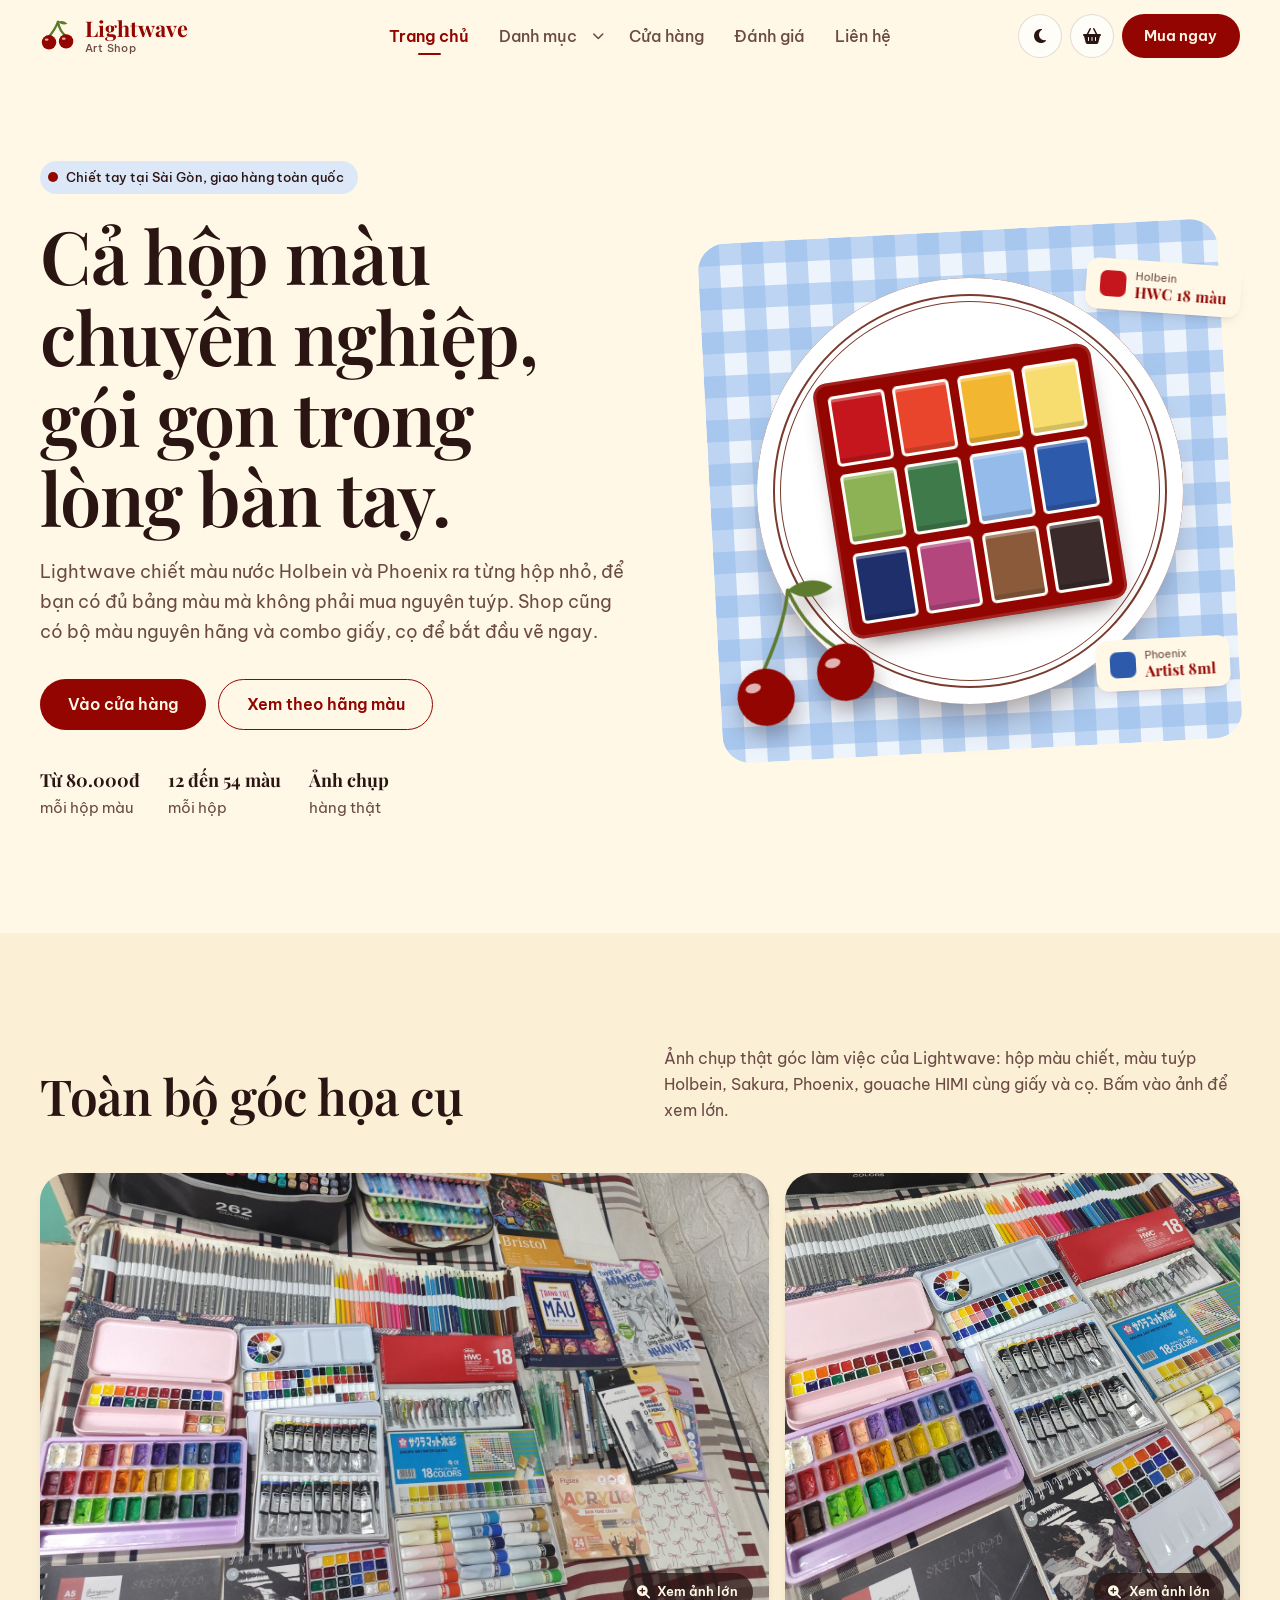
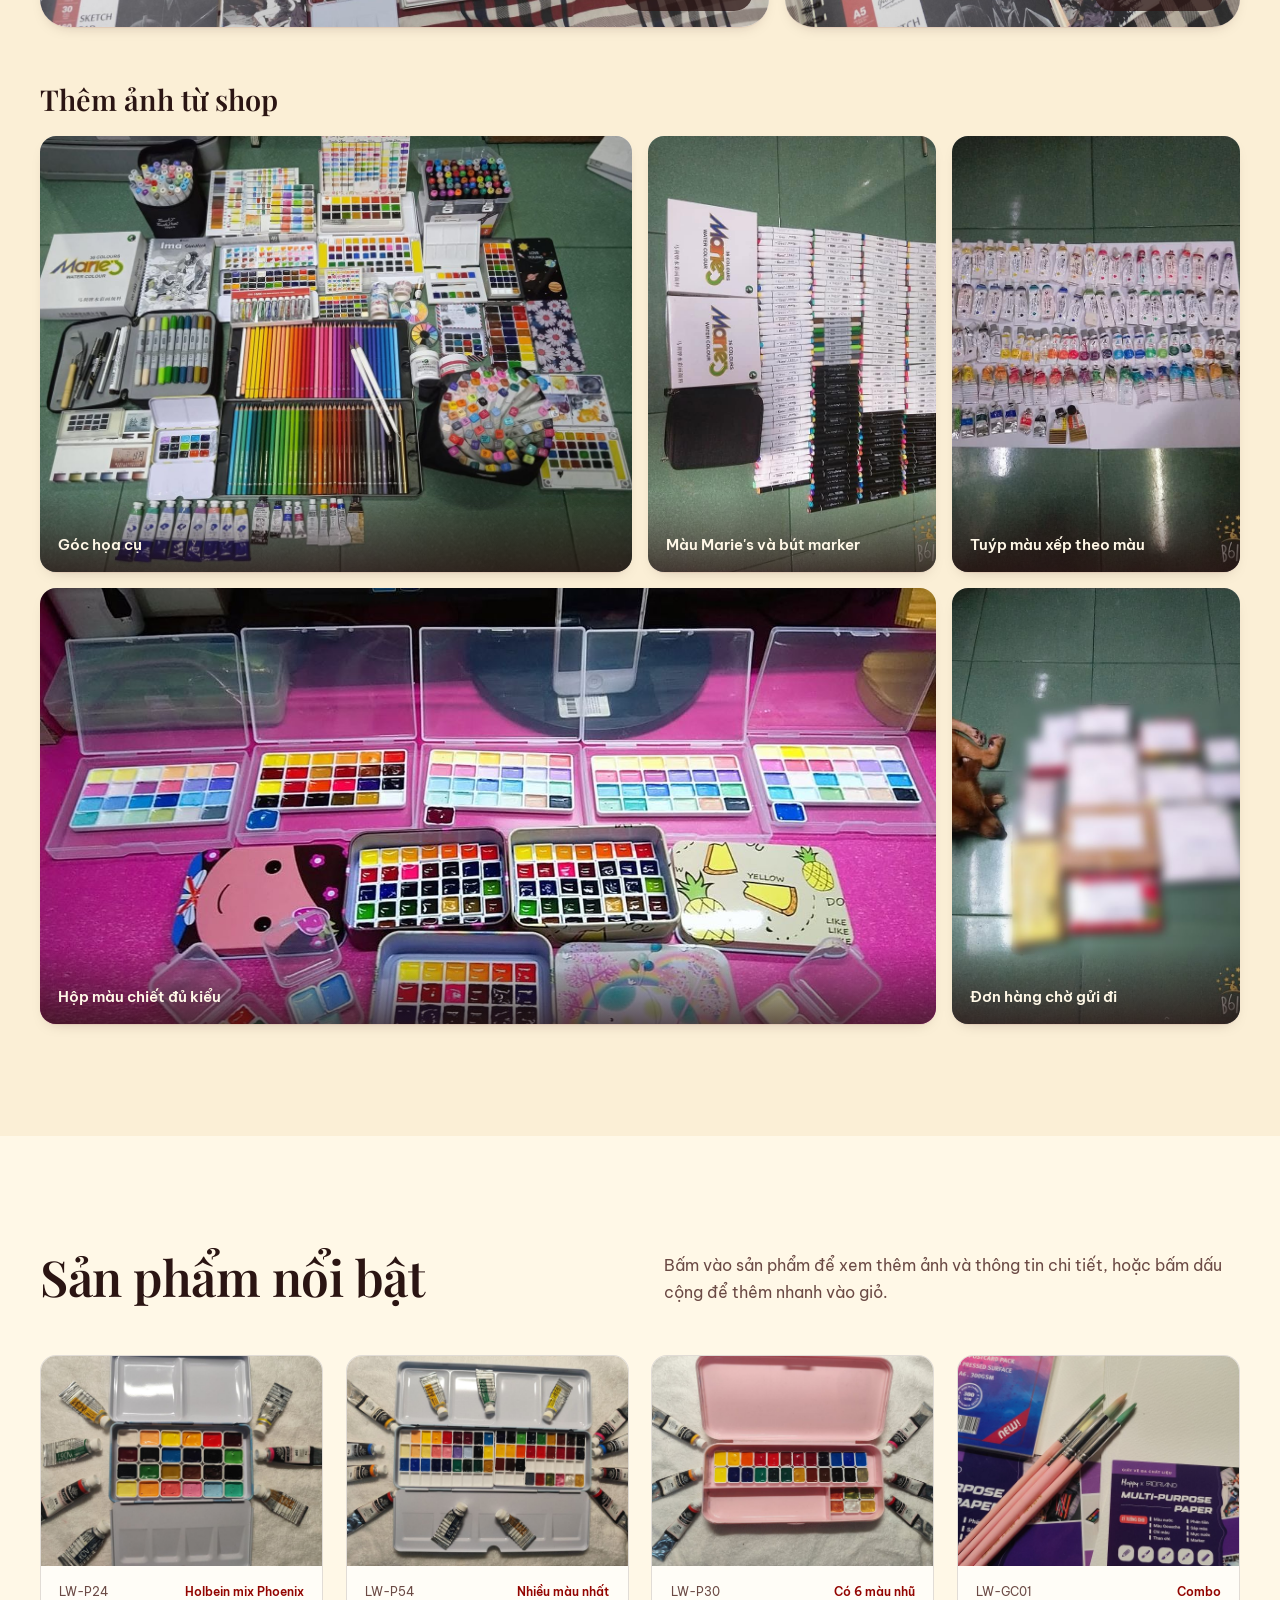
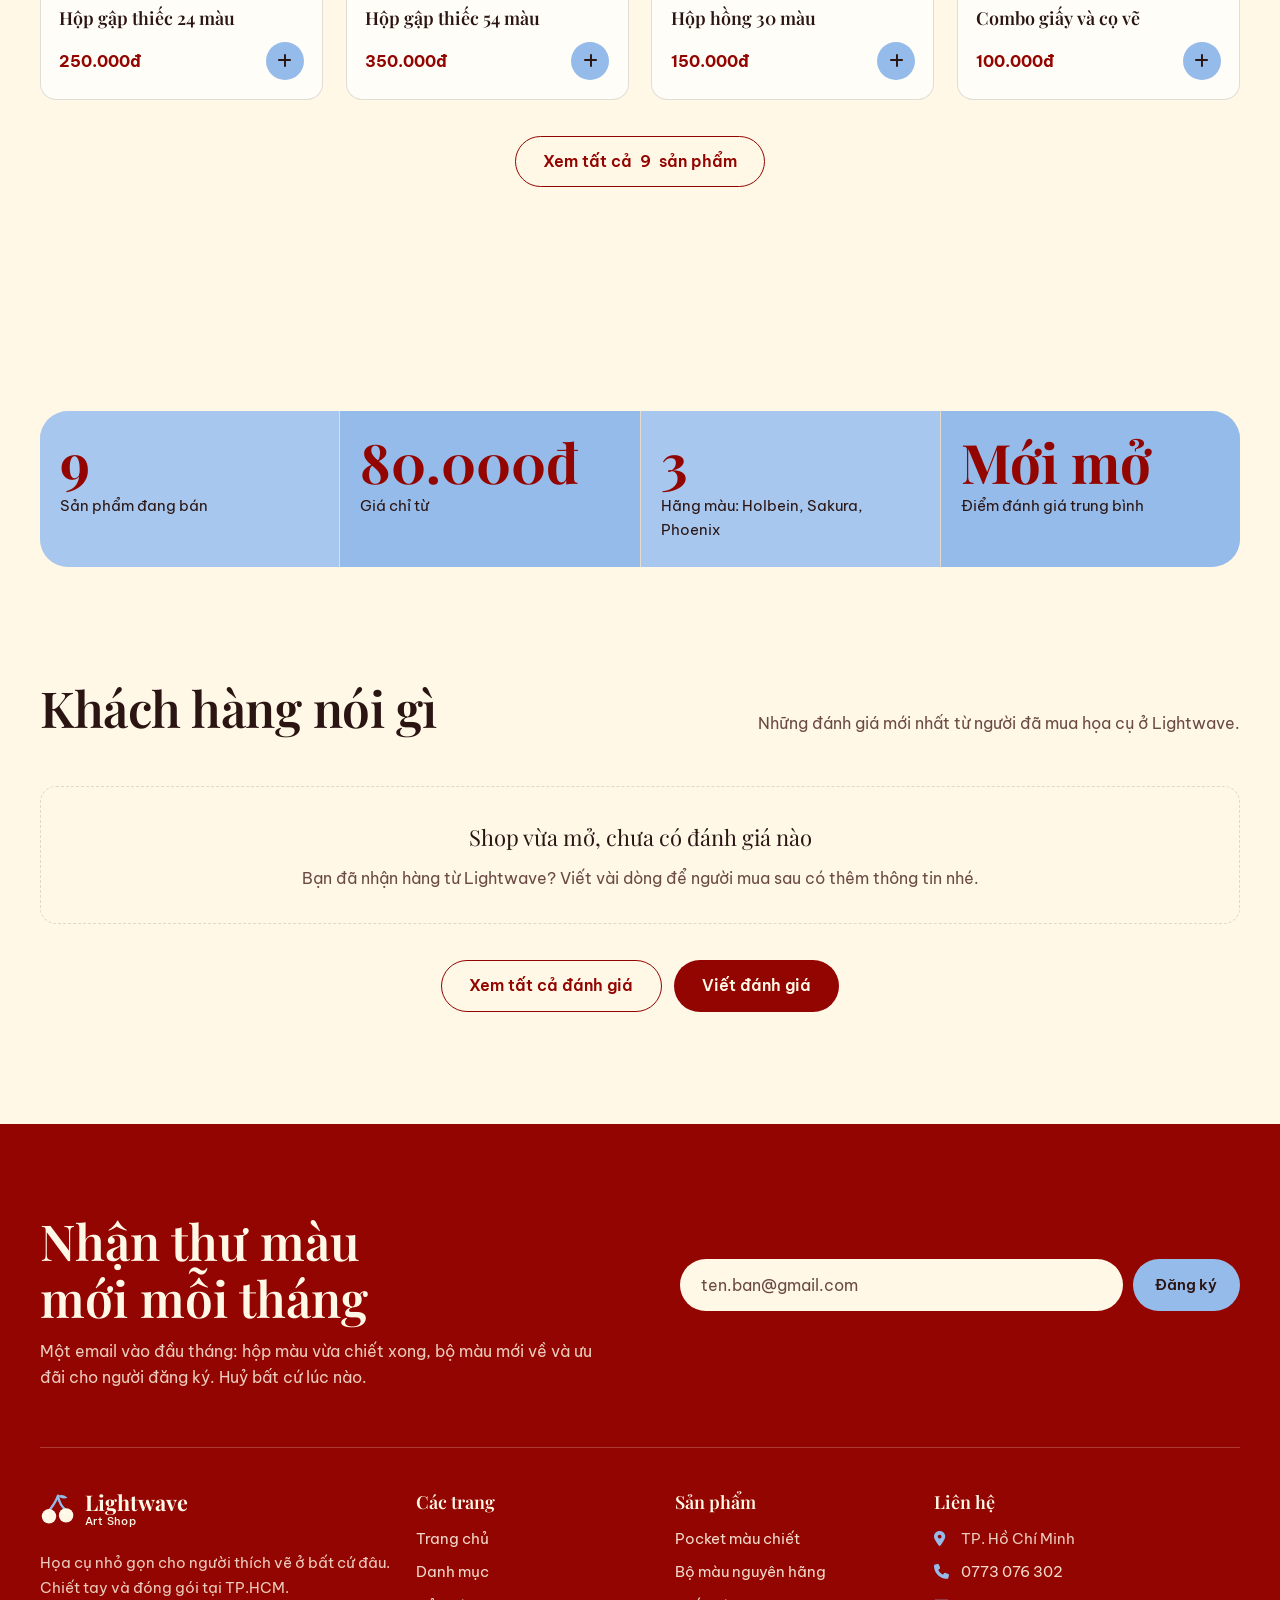
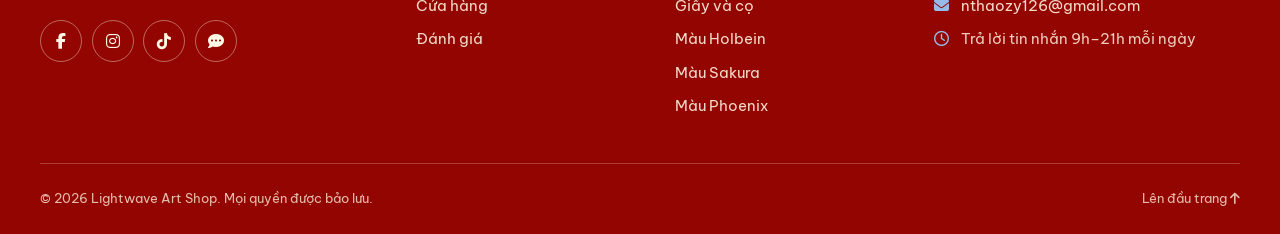
==== commit 24da50a2: "Thêm 5 ảnh thật từ shop vào trang chủ (đã làm mờ nhãn đơn hàng) Co-Authored-By: Claude Opus 5.5 <nor" ====
--- a/index.html
+++ b/index.html
@@ -156,6 +156,30 @@
             <span class="zoom-hint"><i class="fa-solid fa-magnifying-glass-plus" aria-hidden="true"></i> Xem ảnh lớn</span>
           </button>
         </div>
+
+        <h3 class="wall-title">Thêm ảnh từ shop</h3>
+        <div class="photo-wall">
+          <button class="zoom-btn wall-item wall-big" type="button" data-zoom="images/shop-goc-hoa-cu.jpg" data-alt="Góc họa cụ: hộp màu nước, chì màu, bút marker, tuýp màu và sổ vẽ bày trên sàn">
+            <img class="photo" src="images/shop-goc-hoa-cu.jpg" alt="Góc họa cụ: hộp màu nước, chì màu, bút marker, tuýp màu và sổ vẽ bày trên sàn" loading="lazy">
+            <span class="wall-cap">Góc họa cụ</span>
+          </button>
+          <button class="zoom-btn wall-item wall-tall" type="button" data-zoom="images/shop-marker-maries.jpg" data-alt="Hai hộp màu nước Marie's 36 màu cùng nhiều hàng bút marker">
+            <img class="photo" src="images/shop-marker-maries.jpg" alt="Hai hộp màu nước Marie's 36 màu cùng nhiều hàng bút marker" loading="lazy">
+            <span class="wall-cap">Màu Marie's và bút marker</span>
+          </button>
+          <button class="zoom-btn wall-item wall-tall" type="button" data-zoom="images/shop-tuyp-mau.jpg" data-alt="Các tuýp màu nước xếp thành hàng theo từng màu">
+            <img class="photo" src="images/shop-tuyp-mau.jpg" alt="Các tuýp màu nước xếp thành hàng theo từng màu" loading="lazy">
+            <span class="wall-cap">Tuýp màu xếp theo màu</span>
+          </button>
+          <button class="zoom-btn wall-item wall-wide" type="button" data-zoom="images/shop-hop-mau-chiet.jpg" data-alt="Nhiều hộp màu chiết trong hộp nhựa nắp trong và hộp thiếc in hình">
+            <img class="photo" src="images/shop-hop-mau-chiet.jpg" alt="Nhiều hộp màu chiết trong hộp nhựa nắp trong và hộp thiếc in hình" loading="lazy">
+            <span class="wall-cap">Hộp màu chiết đủ kiểu</span>
+          </button>
+          <button class="zoom-btn wall-item wall-tall wall-last" type="button" data-zoom="images/shop-don-hang.jpg" data-alt="Các đơn hàng đã đóng gói chờ gửi đi, bên cạnh là chú chó của shop">
+            <img class="photo" src="images/shop-don-hang.jpg" alt="Các đơn hàng đã đóng gói chờ gửi đi, bên cạnh là chú chó của shop" loading="lazy">
+            <span class="wall-cap">Đơn hàng chờ gửi đi</span>
+          </button>
+        </div>
       </div>
     </section>
 
--- a/style.css
+++ b/style.css
@@ -1136,6 +1136,30 @@
 .zoom-view { margin: 0; background: #1A1214; }
 .zoom-view img { display: block; width: 100%; max-height: 78vh; object-fit: contain; }
 .zoom-view figcaption { padding: 1rem 4rem 1.25rem 1.4rem; color: var(--latte); font-size: var(--fs-sm); }
+
+/* Lưới ảnh thật từ shop */
+.wall-title { margin: clamp(2.5rem, 2rem + 2vw, 3.5rem) 0 1.25rem; font-size: clamp(1.4rem, 1.2rem + 0.8vw, 1.8rem); }
+.photo-wall {
+  display: grid;
+  grid-template-columns: repeat(2, 1fr);
+  grid-auto-rows: 150px;
+  grid-auto-flow: dense;
+  gap: 0.75rem;
+}
+.wall-item { border-radius: var(--radius); }
+.wall-item .photo { height: 100%; aspect-ratio: auto; }
+.wall-big, .wall-wide, .wall-last { grid-column: span 2; grid-row: span 2; }
+.wall-tall { grid-row: span 2; }
+.wall-cap {
+  position: absolute;
+  left: 0; right: 0; bottom: 0;
+  padding: 2rem 0.9rem 0.75rem;
+  background: linear-gradient(transparent, rgba(43, 21, 19, 0.72));
+  color: var(--latte);
+  font-size: var(--fs-xs);
+  font-weight: 600;
+  text-align: left;
+}
 
 /* -------------------- 16. DANH MỤC: THEO LOẠI + THEO HÃNG -------------------- */
 .cat-grid { display: grid; gap: 1rem; }
@@ -1423,6 +1447,11 @@
   }
 
   .showcase-grid { grid-template-columns: 1.6fr 1fr; }
+  .photo-wall { grid-template-columns: repeat(4, 1fr); grid-auto-rows: 210px; gap: 1rem; }
+  .wall-big { grid-column: span 2; }
+  .wall-wide { grid-column: span 3; }
+  .wall-last { grid-column: span 1; }
+  .wall-cap { font-size: var(--fs-sm); padding: 2.5rem 1.1rem 0.9rem; }
   .showcase-grid .photo { height: 100%; aspect-ratio: auto; min-height: 420px; }
   .cat-grid { grid-template-columns: repeat(3, 1fr); }
   .cat-grid > :last-child { grid-column: auto; }
